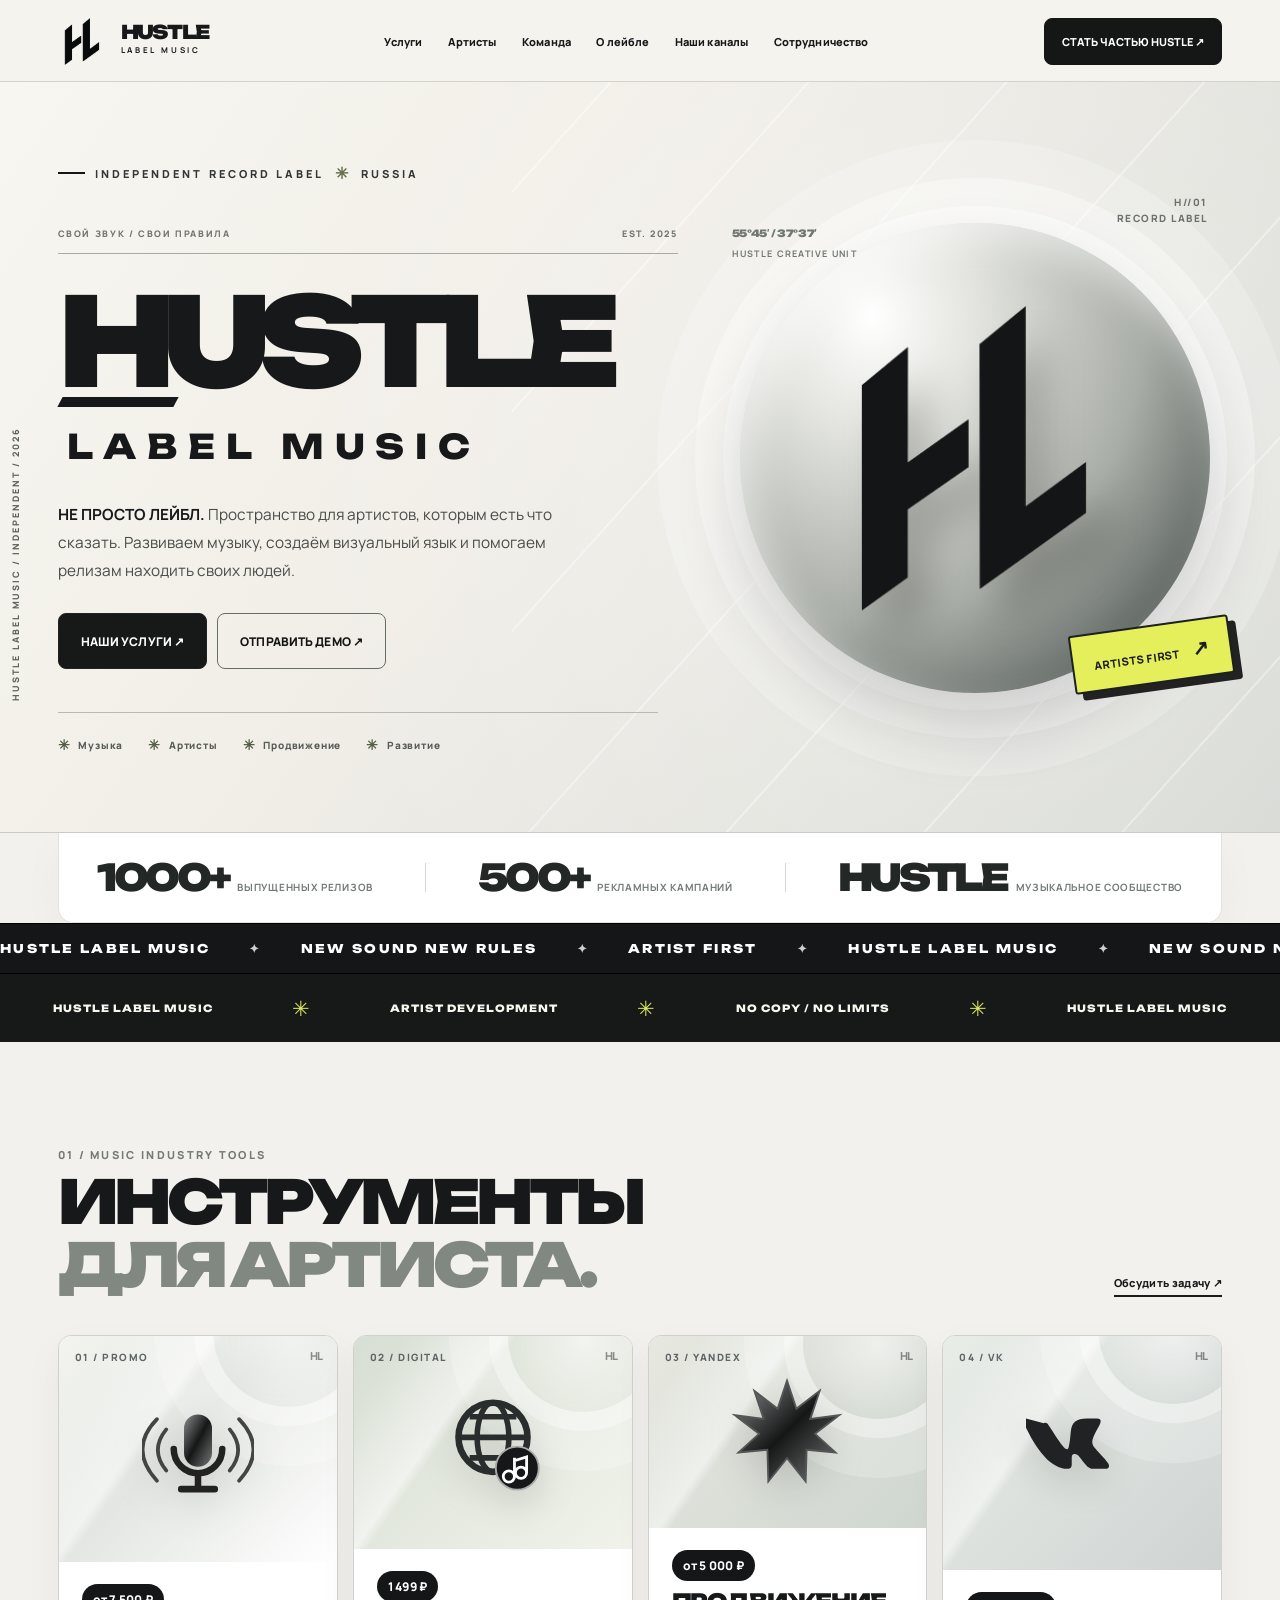
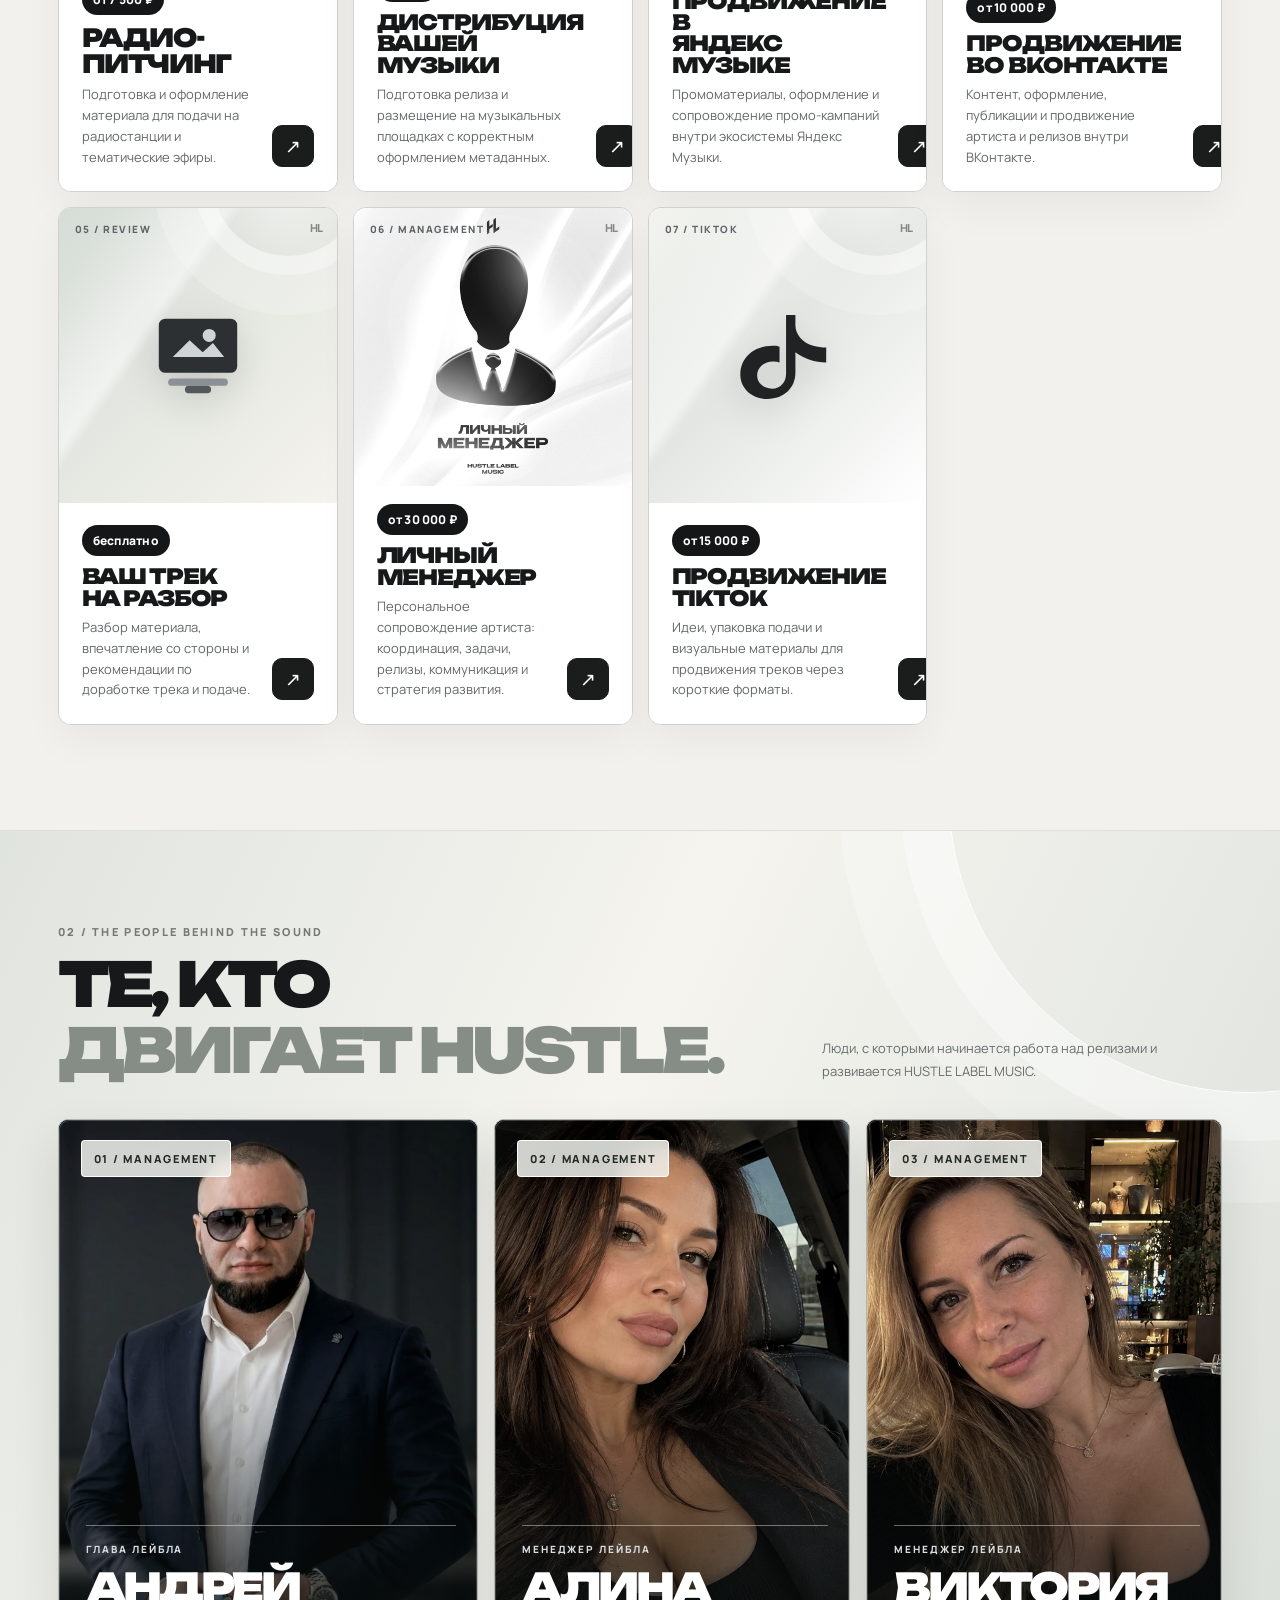
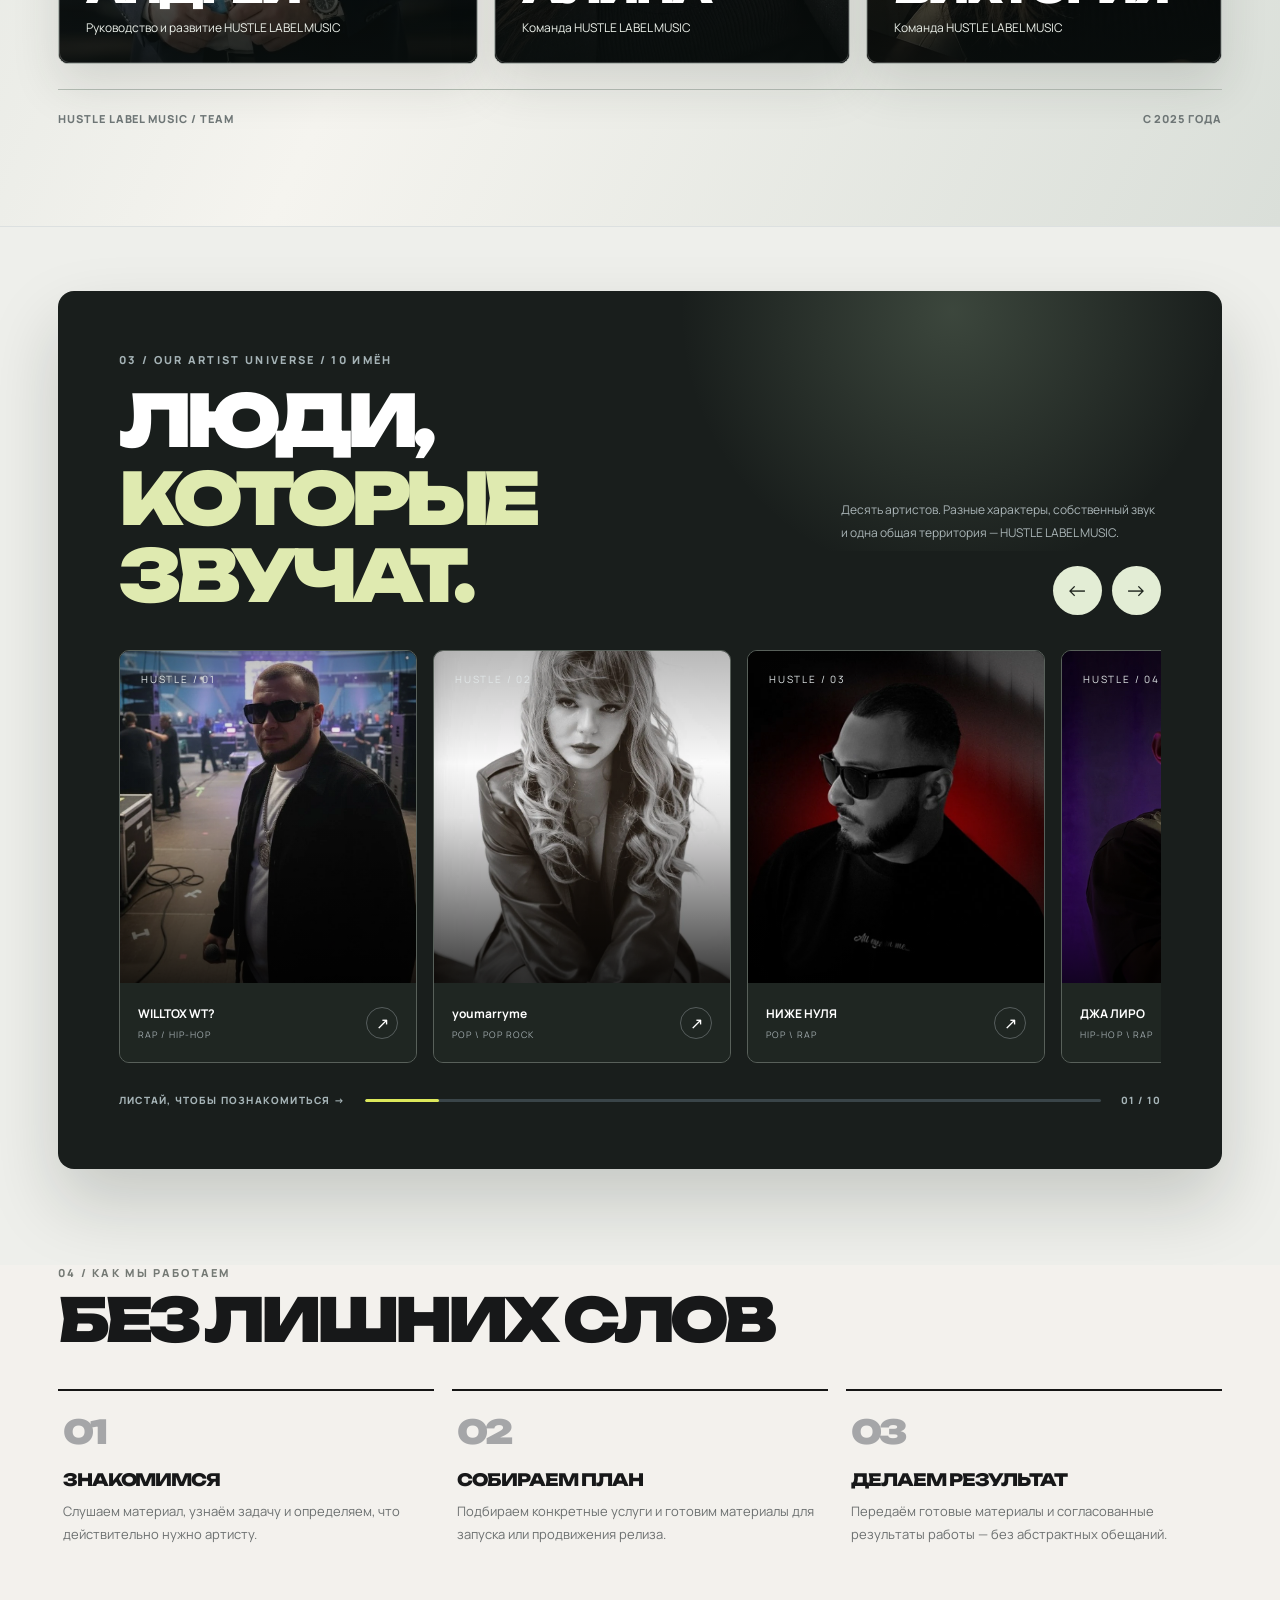
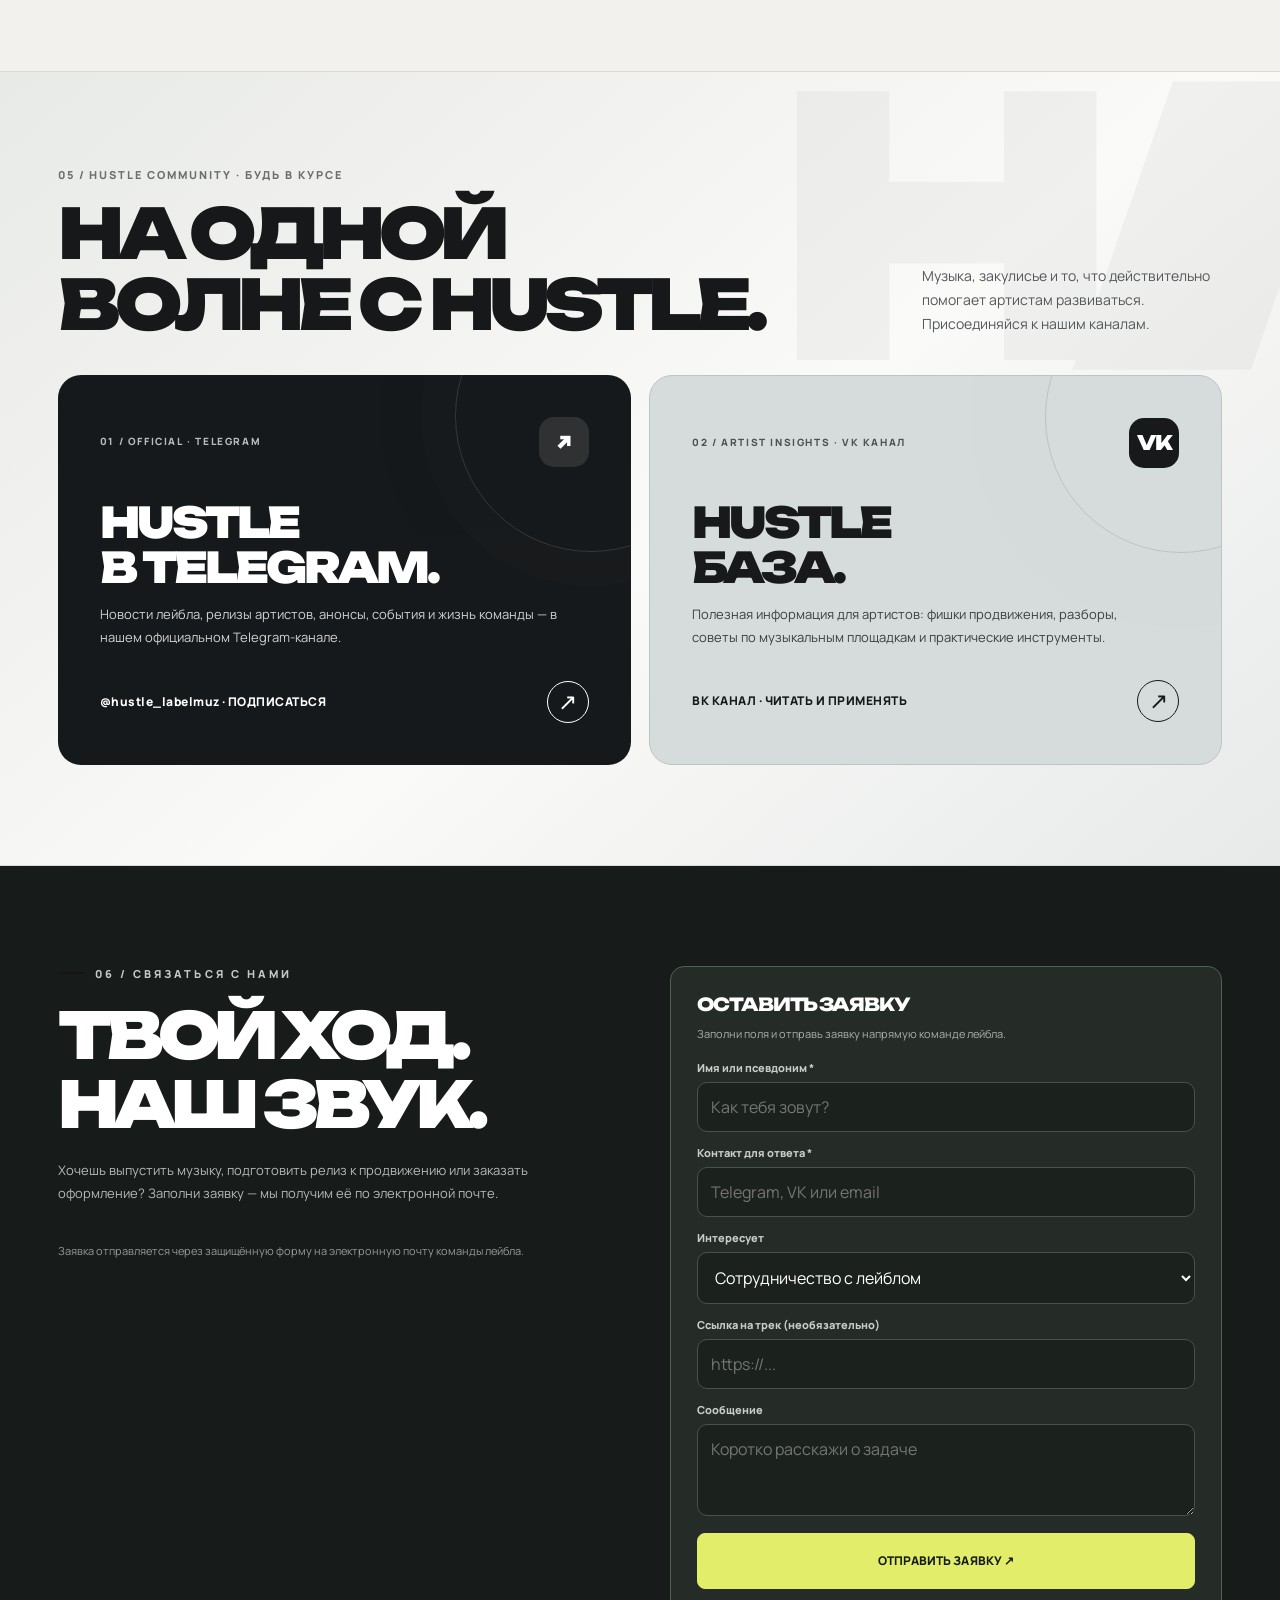
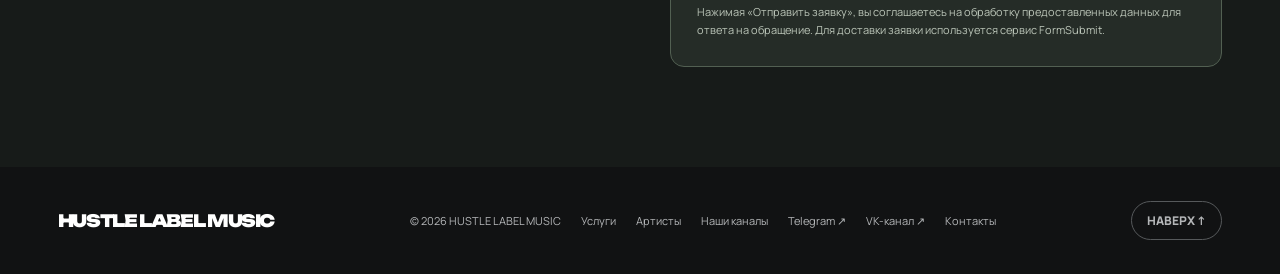
==== index.html @ 9a36800d "Permanently remove HUSTLE community promo from index.html" ====
<!doctype html>
<html lang="ru"><head>
<meta charset="UTF-8"><meta name="viewport" content="width=device-width, initial-scale=1, viewport-fit=cover">
<meta name="theme-color" content="#f3f3f1"><meta name="description" content="HUSTLE LABEL MUSIC — независимый музыкальный лейбл. Продвижение артистов, музыкальные релизы и новые возможности для твоей музыки.">
<meta property="og:type" content="website"><meta property="og:title" content="HUSTLE LABEL MUSIC — больше чем музыка"><meta property="og:description" content="Независимый музыкальный лейбл. Артисты, релизы, продвижение, сотрудничество.">
<title>HUSTLE LABEL MUSIC — больше чем музыка</title>
<style>
@import url('https://fonts.googleapis.com/css2?family=Manrope:wght@400;500;600;700;800&family=Unbounded:wght@500;600;700;800;900&display=swap');
:root{--ink:#141516;--grey:#6e7174;--silver:#f5f6f5;--surface:#ffffff;--line:#e2e4e4;--accent:#26282a;--radius:22px;--gutter:clamp(18px,4.5vw,70px)}
*{box-sizing:border-box}html{scroll-behavior:smooth;scroll-padding-top:90px}body{margin:0;background:var(--silver);color:var(--ink);font-family:Manrope,Arial,sans-serif;-webkit-font-smoothing:antialiased}button,input,textarea,select{font:inherit}button,a{-webkit-tap-highlight-color:transparent}button{cursor:pointer}a{color:inherit;text-decoration:none}img{max-width:100%;display:block}::selection{background:#131313;color:#fff}.container{width:min(100%,1500px);padding-inline:var(--gutter);margin-inline:auto}
.navbar{height:82px;border-bottom:1px solid #dadddf;background:#f7f7f5e8;backdrop-filter:blur(18px);position:sticky;top:0;z-index:100}.navinner{height:100%;display:flex;align-items:center;justify-content:space-between;gap:20px}.brand{display:inline-flex;align-items:center;gap:12px;flex-shrink:0}.brandmark{width:43px;height:45px;display:block;object-fit:contain}.brandtext{font:900 20px/.94 Unbounded,sans-serif;letter-spacing:-.09em}.brandtext small{display:block;font:700 8px/2 Manrope,sans-serif;letter-spacing:.33em}.navlinks{display:flex;align-items:center;gap:clamp(15px,2vw,34px)}.navlinks a{font-size:12px;font-weight:800;transition:.2s}.navlinks a:hover{opacity:.52}.nav-actions{display:flex;gap:10px;align-items:center}.small-cta{border:1px solid #141516;border-radius:30px;background:#141516;color:white;padding:13px 19px;font-size:11px;font-weight:800;white-space:nowrap}.menu-toggle{display:none;border:1px solid #d2d2d2;background:#fff;border-radius:12px;padding:11px 15px;font-size:20px}
.hero{position:relative;overflow:hidden;background:radial-gradient(ellipse at 70% 10%,#fff 0%,transparent 42%),linear-gradient(120deg,#e8e9e8 0%,#fff 43%,#e5e6e4 100%);border-bottom:1px solid #dfe0df}.hero:before{content:"";position:absolute;width:75%;height:165%;top:-45%;right:-14%;border:1px solid #ffffffd8;border-radius:50%;transform:rotate(-28deg);box-shadow:0 0 0 45px #ffffff45,0 0 0 90px #ffffff30,0 0 0 155px #ffffff20}.hero:after{content:"";position:absolute;inset:0;opacity:.16;background:repeating-linear-gradient(120deg,transparent 0 72px,#a5a9a7 73px,transparent 74px 180px);pointer-events:none}.hero-inner{min-height:670px;display:grid;grid-template-columns:minmax(0,1.3fr) minmax(265px,.7fr);align-items:center;gap:25px;position:relative;z-index:2;padding-block:70px 74px}.eyebrow{display:flex;align-items:center;gap:10px;font-size:11px;font-weight:800;letter-spacing:.28em;text-transform:uppercase}.eyebrow:before{content:"";height:2px;width:27px;background:#151515}.hero h1{font:900 clamp(65px,9.5vw,155px)/.92 Unbounded,sans-serif;letter-spacing:-.11em;margin:30px 0 0}.hero h1 span{display:block;white-space:nowrap}.hero h1 small{display:block;font:800 clamp(17px,3vw,35px)/1.4 Unbounded,sans-serif;letter-spacing:.32em;margin:13px 0 0 9px}.hero-lead{font-size:clamp(14px,1.25vw,17px);line-height:1.8;color:#4b4f52;max-width:550px;margin:33px 0}.btn{display:inline-flex;justify-content:center;align-items:center;gap:17px;border-radius:13px;min-height:52px;padding:16px 22px;font-size:12px;font-weight:800;transition:transform .2s,background .2s;border:1px solid #222}.btn:hover{transform:translateY(-3px)}.btn-dark{background:#171819;color:#fff}.btn-light{background:#fff;color:#151515}.buttons{display:flex;gap:10px;flex-wrap:wrap}.hero-foot{display:flex;flex-wrap:wrap;gap:20px;margin-top:42px}.hero-foot span{display:inline-flex;gap:8px;align-items:center;font-size:10px;letter-spacing:.13em;color:#606366;font-weight:800}.hero-foot span:before{content:"✦";font-size:14px;color:#292d30}
.hero-graphic{width:100%;height:min(40vw,520px);min-height:360px;position:relative;display:grid;place-items:center} .hero-circle{position:absolute;width:min(38vw,470px);aspect-ratio:1;border-radius:50%;background:radial-gradient(ellipse at 33% 23%,#fff 0,#dfe1e1 42%,#bfc3c4 79%,#fff 98%);box-shadow:inset 15px 10px 40px #fff,15px 24px 60px #60606022,0 0 0 32px #ffffff55;animation:slowfloat 7s ease-in-out infinite} .hero-symbol{position:relative;width:48%;max-width:245px;max-height:320px;object-fit:contain;filter:drop-shadow(12px 15px 11px #0002);animation:slowfloat 7s ease-in-out infinite}.hero-tag{position:absolute;right:0;bottom:10%;font-size:10px;font-weight:900;letter-spacing:.24em;transform:rotate(-90deg);color:#777}
.metrics-bar{display:flex;justify-content:space-between;gap:20px;align-items:center;border-bottom:1px solid var(--line);padding-block:27px}.metrics-bar>div{display:flex;align-items:baseline;gap:9px}.metrics-bar strong{font:900 clamp(23px,3vw,37px)/1 Unbounded,sans-serif;letter-spacing:-.09em}.metrics-bar span{font-size:10px;color:#777;letter-spacing:.07em;font-weight:700;text-transform:uppercase}.metrics-bar i{display:block;width:1px;height:29px;background:#d4d7d5}
.section{padding-block:85px}.section-header{display:flex;justify-content:space-between;align-items:end;gap:20px;margin-bottom:28px}.section-header h2{font:900 clamp(31px,4.5vw,57px)/1.08 Unbounded,sans-serif;letter-spacing:-.08em;margin:9px 0 0}.section-index{font:800 11px Manrope;letter-spacing:.21em;color:#868a8a}.section-more{font-size:12px;font-weight:800;border-bottom:1px solid #121212;padding-bottom:5px}.intro{font-size:14px;color:#666;line-height:1.7;max-width:600px}
.service-grid{display:grid;grid-template-columns:repeat(4,minmax(0,1fr));gap:18px}.service-card{display:flex;flex-direction:column;background:#fff;border:1px solid var(--line);border-radius:22px;min-height:342px;overflow:hidden;transition:.22s;position:relative;box-shadow:0 14px 36px rgba(17,18,18,.05)}.service-card:hover{transform:translateY(-5px);box-shadow:0 20px 45px #1414140b}.service-top{flex:1;min-height:190px;background:linear-gradient(140deg,#fdfdfd 0%,#eceeee 40%,#d9dbdc 100%);display:grid;place-items:center;position:relative;overflow:hidden}.service-top:before{content:"";position:absolute;width:90%;height:180%;border-radius:50%;border:1px solid #fff;top:-60%;left:0;transform:rotate(34deg);box-shadow:0 0 0 18px #ffffff55,0 0 0 58px #ffffff32}.service-top svg{position:relative;z-index:1;width:110px;height:110px;filter:drop-shadow(8px 16px 12px #1717173c)}.service-num{position:absolute;top:17px;right:20px;color:#72767a;font-size:11px;font-weight:800;letter-spacing:.12em}.service-bottom{padding:22px;display:flex;align-items:end;justify-content:space-between;gap:12px}.service-bottom h3{font:900 clamp(16px,1.7vw,22px)/1.25 Unbounded,sans-serif;letter-spacing:-.065em;margin:0 0 8px}.service-bottom p{font-size:12px;color:#777;line-height:1.55;margin:0}.round-arrow{flex-shrink:0;display:grid;place-items:center;border:1px solid #151515;width:37px;height:37px;border-radius:50%;background:transparent;font-size:19px}
.feature-band{background:#191a1c;border-radius:24px;overflow:hidden;color:#fff;display:grid;grid-template-columns:1fr 300px;align-items:center;min-height:320px;position:relative}.feature-band:before{content:"";position:absolute;inset:0;background:radial-gradient(ellipse at 85% 45%,#6b6e7480,transparent 55%),repeating-linear-gradient(-45deg,transparent 0 65px,#ffffff08 66px,transparent 68px 130px)}.feature-text{padding:clamp(25px,5vw,58px);z-index:1}.feature-text span{font-size:11px;letter-spacing:.2em;color:#c3c4c8}.feature-text h2{font:900 clamp(27px,3.3vw,44px)/1.16 Unbounded,sans-serif;letter-spacing:-.07em;margin:18px 0}.feature-text p{color:#c2c2c5;font-size:13px;line-height:1.7;max-width:550px}.feature-symbol{position:relative;z-index:1;padding:20px}.feature-symbol img{width:100%;max-height:265px;object-fit:contain;filter:drop-shadow(20px 25px 12px #0004)}
.artist-grid{display:grid;grid-template-columns:repeat(4,minmax(0,1fr));gap:14px}.artist-card{border:1px solid #dedfdf;background:#fff;border-radius:18px;overflow:hidden;transition:transform .2s}.artist-card:hover{transform:translateY(-4px)}.artist-visual{aspect-ratio:1/1.05;display:flex;align-items:end;padding:22px;background:radial-gradient(circle at 65% 20%,var(--tone),transparent 56%),linear-gradient(140deg,#3e4446,#101114);color:white;position:relative;overflow:hidden}.artist-visual:before{content:"";position:absolute;width:120%;height:120%;border:1px solid #ffffff45;border-radius:50%;left:25%;bottom:-25%}.artist-visual:after{content:"";position:absolute;height:160%;width:25%;top:-20%;left:32%;transform:rotate(26deg);background:linear-gradient(90deg,transparent,#ffffff21,transparent)}.artist-visual strong{position:relative;z-index:1;font:900 clamp(17px,2vw,26px)/1.1 Unbounded,sans-serif;letter-spacing:-.065em;text-shadow:0 5px 12px #0009;overflow-wrap:anywhere}.artist-meta{padding:17px 18px;display:flex;justify-content:space-between;gap:9px;font-size:11px;font-weight:700;color:#777}.artist-meta b{color:#151515}
.release-grid{display:grid;grid-template-columns:repeat(3,minmax(0,1fr));gap:18px}.release-card{background:white;border:1px solid var(--line);padding:10px;border-radius:19px;transition:transform .2s}.release-card:hover{transform:translateY(-4px)}.release-cover{aspect-ratio:1;display:flex;flex-direction:column;justify-content:space-between;position:relative;overflow:hidden;background:radial-gradient(circle at 80% 20%,var(--tone),transparent 55%),linear-gradient(140deg,#3b3d40,#090a0a);border-radius:12px;padding:20px;color:white}.release-cover img{position:absolute;inset:0;width:100%;height:100%;object-fit:cover}.release-cover:before{content:"";position:absolute;inset:0;background:linear-gradient(0deg,#000a,transparent 60%);z-index:1}.release-cover .release-type,.release-cover h3{position:relative;z-index:2}.release-type{font-size:9px;letter-spacing:.2em;font-weight:800}.release-cover h3{font:900 clamp(18px,2.5vw,29px)/1.1 Unbounded,sans-serif;letter-spacing:-.065em;margin:0}.release-info{display:flex;justify-content:space-between;gap:10px;align-items:center;padding:15px 10px 8px}.release-info p{color:#7b7d7e;font-size:11px;margin:5px 0 0}.release-info strong{font-size:13px}.release-link{width:38px;height:38px;flex-shrink:0;background:#161718;color:#fff;border-radius:50%;display:grid;place-items:center;font-size:18px}
.steps{display:grid;grid-template-columns:repeat(3,minmax(0,1fr));gap:18px}.step{border-top:2px solid #151515;padding:20px 5px}.step span{font:900 33px Unbounded;letter-spacing:-.1em;color:#a5a6a8}.step h3{font:800 17px Unbounded;letter-spacing:-.06em;margin:17px 0 10px}.step p{font-size:13px;color:#6c7070;line-height:1.75;margin:0}
.contact{background:#1b1c1d;color:#fff;padding:90px 0}.contact-grid{display:grid;grid-template-columns:1fr 1fr;gap:60px}.contact h2{font:900 clamp(38px,5.4vw,70px)/1.08 Unbounded,sans-serif;letter-spacing:-.09em;margin:20px 0}.contact p{color:#b5b8b9;font-size:13px;line-height:1.8;max-width:510px}.form{background:#252628;border:1px solid #464749;border-radius:20px;padding:26px}.form h3{margin:0 0 9px;font:800 18px Unbounded;letter-spacing:-.06em}.form .hint{font-size:11px;color:#acafb0;margin:0 0 16px}.field{display:flex;flex-direction:column;gap:7px;margin-bottom:13px}.field label{font-size:11px;color:#c9cbcb;font-weight:800}.field input,.field textarea,.field select{width:100%;background:#18191a;border:1px solid #4c4e4f;color:white;border-radius:10px;padding:13px;outline:0}.field input:focus,.field textarea:focus,.field select:focus{border-color:#e8e9e8}.field textarea{min-height:92px;resize:vertical}.form button{width:100%;margin-top:4px}.form-output{display:none;border:1px solid #626568;background:#171818;border-radius:11px;padding:16px;margin-top:16px}.form-output.visible{display:block}.form-output pre{white-space:pre-wrap;word-break:break-word;font-family:Manrope;font-size:12px;color:#eee;line-height:1.6}.form-output .note{font-size:11px;color:#bbb;line-height:1.65;margin:7px 0 0}.form-output .copy{background:#fff;color:#111;border:0;padding:11px 16px;border-radius:9px;font-weight:800;font-size:12px}.contact-links{display:flex;gap:12px;flex-wrap:wrap;margin-top:25px}.contact-links a{border-bottom:1px solid #aeb0b0;font-size:12px;font-weight:800;padding-bottom:6px}footer{background:#111213;color:#b4b6b8;padding:34px 0}.footer-inner{display:flex;justify-content:space-between;align-items:center;gap:20px;font-size:11px}.footer-inner strong{color:#fff;font:900 17px Unbounded;letter-spacing:-.08em}.foot-links{display:flex;gap:20px;flex-wrap:wrap}.back-top{font-size:12px;font-weight:900;border:1px solid #56595b;border-radius:40px;padding:10px 15px}
.modal-wrap{position:fixed;inset:0;background:#090a0bc9;z-index:250;display:none;align-items:center;justify-content:center;padding:18px}.modal-wrap.open{display:flex}.modal{background:#fff;color:#181818;border-radius:22px;width:min(100%,540px);padding:30px;box-shadow:0 40px 90px #0007}.modal-top{display:flex;justify-content:space-between;gap:10px}.modal h3{font:900 24px Unbounded;letter-spacing:-.07em;margin:0}.modal p{font-size:14px;color:#5b5e60;line-height:1.8;margin:20px 0}.modal-close{border:0;background:#f0f0f0;border-radius:50%;font-size:22px;width:38px;height:38px}.modal .btn{width:100%}
@keyframes slowfloat{50%{transform:translateY(-15px)}}@keyframes slowtilt{50%{transform:rotate(-7deg) translateY(-12px)}}@keyframes scroll{to{transform:translateX(-50%)}}@media(prefers-reduced-motion:reduce){*,*:before,*:after{animation:none!important;scroll-behavior:auto!important}}
@media(max-width:1120px){.navlinks{gap:13px}.navlinks a{font-size:10px}.service-grid{grid-template-columns:repeat(2,1fr)}.hero-inner{grid-template-columns:1fr .7fr}.hero h1{font-size:clamp(57px,8vw,95px)}}
@media(max-width:800px){.navbar{height:73px}.navlinks{display:none;position:absolute;top:73px;left:0;right:0;background:#f7f7f7;border-bottom:1px solid #d7d7d7;padding:16px 22px 23px;flex-direction:column;align-items:stretch;gap:8px}.navlinks.open{display:flex}.navlinks a{font-size:13px;padding:11px}.menu-toggle{display:inline-block}.nav-actions .small-cta{display:none}.hero-inner{grid-template-columns:1fr;min-height:0;padding-block:70px 20px}.hero-graphic{height:330px;min-height:0;max-width:480px;margin-inline:auto}.hero-circle{width:min(74vw,360px)}.hero-symbol{max-width:260px}.hero h1{font-size:clamp(62px,13vw,109px)}.hero h1 small{font-size:clamp(13px,3vw,24px)}.metrics-bar{flex-wrap:wrap}.metrics-bar i{display:none}.artist-grid{grid-template-columns:repeat(2,1fr)}.release-grid{grid-template-columns:repeat(2,1fr)}.admin-grid{grid-template-columns:1fr 1fr}.steps{grid-template-columns:1fr}.contact-grid{grid-template-columns:1fr;gap:25px}.section{padding-block:66px}}
@media(max-width:550px){.container{padding-inline:18px}.brandmark{width:34px;height:36px}.brandtext{font-size:17px}.hero-inner{padding-top:51px}.hero h1{font-size:clamp(49px,13.8vw,76px);margin:21px 0 0}.hero h1 small{font-size:clamp(10px,2.8vw,16px);margin-left:4px;letter-spacing:.24em}.hero-lead{font-size:13px;margin:23px 0}.eyebrow{font-size:9px;letter-spacing:.17em}.buttons{display:grid;grid-template-columns:1fr 1fr}.btn{font-size:10px;padding:12px;min-height:50px}.hero-foot{gap:10px;margin-top:26px}.hero-foot span{font-size:9px}.hero-graphic{height:285px}.hero-circle{width:280px}.metrics-bar{padding-block:22px;gap:12px}.metrics-bar>div{width:calc(50% - 6px);flex-direction:column;gap:6px}.metrics-bar strong{font-size:23px}.metrics-bar span{font-size:9px}.section{padding-block:54px}.section-header{align-items:flex-start}.section-header h2{font-size:clamp(28px,8vw,40px)}.section-more{font-size:10px;white-space:nowrap}.service-grid,.release-grid,.admin-grid{grid-template-columns:1fr}.service-card{min-height:290px}.service-top{min-height:158px}.feature-band{grid-template-columns:1fr}.feature-text{padding:27px}.feature-symbol{display:none}.artist-grid{gap:10px}.artist-visual{padding:15px}.artist-visual strong{font-size:clamp(15px,4.1vw,21px)}.artist-meta{padding:11px;font-size:9px}.contact{padding:60px 0}.contact h2{font-size:clamp(35px,10vw,48px)}.form{padding:18px}.footer-inner{align-items:flex-start;flex-direction:column}.modal{padding:22px}}

/* Premium team: editorial portraits and restrained silver identity */
.team-section{padding-block:95px 100px;background:linear-gradient(160deg,#e7e9e8 0%,#f5f6f5 47%,#e6e9e8 100%);border-block:1px solid #dce0e0;position:relative;overflow:hidden}
.team-section:before{content:"";position:absolute;width:600px;aspect-ratio:1;border:1px solid #fff;border-radius:50%;right:-270px;top:-340px;box-shadow:0 0 0 48px #ffffff55,0 0 0 110px #ffffff30;pointer-events:none}
.team-section .container{position:relative;z-index:1}.team-heading{display:flex;justify-content:space-between;gap:20px;align-items:end;margin-bottom:35px}.team-heading h2{font:900 clamp(29px,4.2vw,57px)/1.08 Unbounded,sans-serif;letter-spacing:-.075em;margin:12px 0 0}.team-heading p{font-size:13px;color:#666d6d;line-height:1.8;max-width:400px;margin:0}
.team-grid{display:grid;grid-template-columns:1.18fr 1fr 1fr;gap:16px;align-items:stretch}
.team-card{min-width:0;position:relative;min-height:500px;overflow:hidden;border-radius:22px;background:#1d2327;box-shadow:0 13px 35px #1d282819;border:1px solid #ffffff9e;isolation:isolate;transition:transform .25s,box-shadow .25s}
.team-card:hover{transform:translateY(-5px);box-shadow:0 25px 45px #1d28282c}
.team-card img{width:100%;height:100%;position:absolute;inset:0;object-fit:cover;object-position:center 24%;filter:saturate(.78) contrast(1.045);transition:transform .5s}
.team-card:hover img{transform:scale(1.035)}
.team-card--leader img{object-position:center 24%}.team-card--alina img{object-position:center 23%}.team-card--victoria img{object-position:center 22%}
.team-card:after{content:"";inset:0;position:absolute;z-index:1;background:linear-gradient(180deg,#0b111100 25%,#070c0e12 47%,#050809ed 100%)}
.team-card:before{content:"";position:absolute;inset:0;box-shadow:inset 0 0 0 1px #ffffff33;z-index:2;pointer-events:none;border-radius:22px}
.team-card .team-number{position:absolute;top:20px;left:22px;z-index:3;font:800 11px Manrope,sans-serif;letter-spacing:.16em;color:#fff;border:1px solid #ffffff8c;background:#15191c44;backdrop-filter:blur(8px);padding:10px 12px;border-radius:30px}
.team-card .team-caption{position:absolute;z-index:3;left:27px;right:21px;bottom:26px;color:white}
.team-role{font:800 10px Manrope,sans-serif;letter-spacing:.19em;text-transform:uppercase;color:#d8dcdf}
.team-caption h3{font:900 clamp(26px,3vw,40px)/1.1 Unbounded,sans-serif;letter-spacing:-.08em;margin:9px 0 9px}
.team-caption p{font-size:12px;color:#d1d7d8;line-height:1.5;margin:0}
.team-tail{display:flex;align-items:center;justify-content:space-between;gap:20px;border-top:1px solid #d6d9d9;margin-top:25px;padding-top:21px;color:#6f7777;font-size:11px;letter-spacing:.09em;text-transform:uppercase;font-weight:800}
@media(max-width:900px){.team-grid{grid-template-columns:repeat(2,minmax(0,1fr))}.team-card--leader{grid-column:1/-1;min-height:470px}.team-card{min-height:455px}.team-heading{align-items:start;flex-direction:column}}
@media(max-width:590px){.team-section{padding-block:58px 65px}.team-grid{grid-template-columns:1fr;gap:13px}.team-card--leader{grid-column:auto}.team-card{min-height:475px}.team-card--leader{min-height:510px}.team-card img{object-position:center 22%}.team-card--alina img{object-position:center 25%}.team-heading{margin-bottom:23px}.team-heading p{font-size:12px}.team-card .team-caption{left:22px;bottom:23px}.team-caption h3{font-size:31px}.team-tail{font-size:10px;line-height:1.6}}

/* V4 — contemporary monochrome editorial styling */
:root{--silver:#f0f1f0;--surface:#fff;--line:#dce0df}
body{background:linear-gradient(150deg,#f2f4f4 0%,#fff 36%,#e9eced 100%)}
.navbar{box-shadow:0 12px 40px #11111108}
.hero{background:radial-gradient(ellipse at 85% 18%,#d2d6d8,transparent 41%),linear-gradient(118deg,#fff 0%,#f8faf9 35%,#dfe3e4 100%)}
.hero:after{background:repeating-linear-gradient(155deg,transparent 0 105px,#aab1b12c 106px,transparent 108px 230px);opacity:.42}
.hero h1{filter:drop-shadow(0 15px 11px #0000000e)}
.hero-symbol{filter:drop-shadow(16px 22px 17px #1d20212b)}
.hero-circle{box-shadow:inset 12px 20px 36px #fff,16px 30px 60px #00000013,0 0 0 24px #ffffff4d,0 0 0 58px #ffffff22}
.service-card{box-shadow:0 14px 42px #00000009;border:1px solid #d1d5d5}
.service-top{background:linear-gradient(150deg,#fdfdfd 1%,#d6dadd 53%,#fafafa 100%)}
.service-top:after{content:"";position:absolute;inset:0;background:linear-gradient(125deg,transparent 12%,#ffffff80 35%,transparent 38%);pointer-events:none}
.service-bottom{background:linear-gradient(180deg,#fff,#f8f9f9)}
.feature-band{box-shadow:0 25px 70px #0002}
.hustle-ticker{background:#141618;color:white;overflow:hidden;padding:17px 0;border-block:1px solid #000}
.ticker-inner{white-space:nowrap;width:max-content;font:800 12px Unbounded,sans-serif;letter-spacing:.19em;animation:ticker-drift 31s linear infinite}
.ticker-inner span{padding:0 34px;color:#cad1d1}
@keyframes ticker-drift{to{transform:translateX(-50%)}}
.artists-section{padding:64px 0 96px;background:linear-gradient(180deg,#f4f6f5 0%,#e8ebeb 100%);overflow:hidden}
.artist-panel{position:relative;padding:clamp(25px,5vw,68px);border-radius:29px;background:#111416;color:#fff;box-shadow:0 30px 80px #0f161f24;overflow:hidden}
.artist-panel:before{content:"";position:absolute;top:-220px;right:-80px;width:700px;height:480px;background:radial-gradient(circle,#9eafb543,transparent 68%);pointer-events:none}
.artists-top{position:relative;display:flex;justify-content:space-between;align-items:end;gap:28px;margin-bottom:33px}
.artists-top .section-index{color:#a5b3b6}
.artists-top h2{font:900 clamp(32px,5.6vw,75px)/1.08 Unbounded,sans-serif;letter-spacing:-.085em;margin:15px 0 0}
.artists-top h2 em{font-style:normal;color:#b9c5c9}
.artists-topside{max-width:320px}
.artists-topside p{font-size:12px;color:#aab5b7;line-height:1.9;margin:0 0 21px}
.carousel-controls{display:flex;gap:10px;justify-content:flex-end}
.carousel-controls button{width:49px;height:49px;border-radius:50%;border:1px solid #788384;background:#262c2f;color:#fff;font-size:22px;transition:.2s}
.carousel-controls button:hover{background:#e5eaeb;color:#111}
.artist-scroller{display:flex;gap:16px;overflow-x:auto;scroll-snap-type:x mandatory;scroll-behavior:smooth;scrollbar-width:none;overscroll-behavior-x:contain;padding:2px 1px 18px;position:relative}
.artist-scroller::-webkit-scrollbar{display:none}
.artist-slide{flex:0 0 clamp(215px,23.3vw,298px);scroll-snap-align:start;border:1px solid #586166;background:#22272a;border-radius:18px;overflow:hidden;display:flex;flex-direction:column;transition:transform .2s,border-color .2s;color:#fff;min-width:0}
.artist-slide:hover{transform:translateY(-5px);border-color:#e4eaec}
.a-art{height:clamp(250px,26vw,335px);position:relative;isolation:isolate;display:flex;flex-direction:column;justify-content:space-between;padding:21px;overflow:hidden;background:radial-gradient(ellipse at 65% 15%,var(--a-tone),transparent 62%),linear-gradient(145deg,#282d32,#0c1012)}
.a-art:before{content:"";position:absolute;width:125%;aspect-ratio:1;left:-15%;bottom:-45%;border:1px solid #ffffff40;border-radius:50%;box-shadow:0 0 0 24px #ffffff08,0 0 0 52px #ffffff07;z-index:-1}
.a-art:after{content:"";position:absolute;inset:0;background:linear-gradient(145deg,#fff2,transparent 45%,#0006);pointer-events:none}
.a-index{position:relative;z-index:2;letter-spacing:.18em;font-size:10px;color:#e1e7e8}
.a-monogram{position:absolute;left:50%;top:43%;transform:translate(-50%,-50%) rotate(-12deg);font:900 clamp(76px,11vw,145px) Unbounded,sans-serif;letter-spacing:-.15em;color:transparent;-webkit-text-stroke:1px #ffffff80;text-shadow:0 25px 50px #0003}
.a-artname{font:900 clamp(22px,2.2vw,28px)/1.16 Unbounded,sans-serif;letter-spacing:-.075em;position:relative;z-index:3;text-shadow:0 4px 20px #0009;overflow-wrap:anywhere}
.a-bottom{padding:17px 18px;display:flex;justify-content:space-between;align-items:center;min-height:79px;gap:12px}
.a-bottom strong{font-size:12px;display:block;overflow-wrap:anywhere}
.a-bottom small{display:block;font-size:9px;color:#9fa9ac;margin-top:6px;letter-spacing:.12em}
.a-link{display:grid;place-items:center;min-width:32px;height:32px;border-radius:50%;border:1px solid #a7b0b466;font-size:16px}
.carousel-foot{display:flex;align-items:center;gap:20px;margin-top:12px;font-size:10px;font-weight:800;letter-spacing:.12em;color:#a6b4b7}
.carousel-progress{height:3px;background:#3a4549;border-radius:20px;flex:1;overflow:hidden}
.carousel-progress span{display:block;height:100%;width:10%;background:#e6eff0;border-radius:20px;transition:width .2s}
.team-section{padding-top:75px;padding-bottom:85px}
@media(max-width:800px){.artists-top{align-items:start;flex-direction:column}.artists-topside{display:flex;justify-content:space-between;max-width:none;width:100%;gap:12px}.artists-topside p{max-width:440px}.artist-slide{flex-basis:240px}.a-art{height:275px}}
@media(max-width:550px){.artist-panel{border-radius:20px;padding:26px 18px}.artists-section{padding:36px 0 55px}.artists-top h2{font-size:clamp(30px,8.5vw,43px)}.artists-topside{align-items:end}.artists-topside p{font-size:11px;line-height:1.6;max-width:190px}.carousel-controls button{width:40px;height:40px;font-size:20px}.artist-slide{flex-basis:min(77vw,265px)}.a-art{height:286px}.carousel-foot{gap:10px;font-size:8px}.carousel-foot>span:first-child{max-width:128px}.team-section{padding-top:50px}}
@media(prefers-reduced-motion:reduce){.ticker-inner{animation:none}.artist-scroller{scroll-behavior:auto}}

/* V5 — Art-directed premium editorial redesign */
:root{--silver:#f2f0eb;--surface:#fffefb;--line:#dddcd7;--ink:#151615;--accent:#e4ef55}
html{scroll-padding-top:88px} body{background:#f3f1ed;color:#171819} .navbar{background:#f5f3eee8;border-color:#d4d2cd;box-shadow:none}.navinner{min-height:82px}.brand{gap:14px}.brandmark{width:49px;height:49px;object-fit:contain;filter:contrast(1.1)}.brandtext{font-size:19px;letter-spacing:-.09em}.navlinks a{font-size:11px;letter-spacing:.01em}.small-cta{background:#151716;border-color:#151716;color:white;border-radius:8px;padding:15px 17px;transition:background .2s}.small-cta:hover{background:#39413a}
.hero{background:linear-gradient(125deg,#f8f6f0 0%,#f1eee8 42%,#d5d8d3 100%);border-bottom:1px solid #c9cbc7}.hero:before{width:60%;height:100%;top:0;right:0;border:0;border-radius:0;background:repeating-linear-gradient(132deg,#fff0 0 72px,#ffffff65 73px 74px,#fff0 75px 147px);transform:none;box-shadow:none}.hero:after{opacity:.3;background:radial-gradient(circle at 75% 55%,#fff,transparent 65%)}.hero-inner{min-height:710px;grid-template-columns:minmax(0,1.12fr) minmax(320px,.88fr);gap:clamp(8px,3vw,55px);padding-block:80px 78px}.hero-inner>div:first-child{position:relative;z-index:5}.hero h1{font-size:clamp(66px,9.6vw,148px);line-height:.97;letter-spacing:-.105em;margin:28px 0 0;text-shadow:none;filter:none}.hero h1>span{position:relative;display:inline-block;white-space:nowrap}.hero h1>span:after{content:'';position:absolute;bottom:-6px;left:2px;width:21%;height:10px;background:#161819;transform:skewX(-28deg)}.hero h1 small{font-size:clamp(17px,2.65vw,39px);letter-spacing:.32em;margin-top:22px}.eyebrow{color:#343736}.hero-star{color:#66714b;font-size:16px}.hero-overline{display:flex;justify-content:space-between;gap:10px;border-bottom:1px solid #aaaaa3;padding:17px 0 13px;max-width:620px;margin-top:26px;color:#71756f;font-weight:900;font-size:9px;letter-spacing:.18em}.hero-lead{font-size:clamp(14px,1.2vw,17px);color:#494c48;max-width:505px;margin:30px 0 28px;line-height:1.84}.hero-lead strong{color:#171819}.buttons{gap:10px}.btn{border-radius:8px;min-height:56px;letter-spacing:.01em}.btn-dark{background:#171918;color:#fff}.btn-light{background:transparent;border-color:#666d62}.hero-foot{border-top:1px solid #b8b9b2;max-width:600px;padding-top:22px;margin-top:43px;gap:15px 25px}.hero-foot span{letter-spacing:.08em;font-size:10px;color:#575c58}.hero-foot span:before{content:'✳';color:#555e46}.hero-graphic{height:550px;min-height:430px}.hero-circle{background:radial-gradient(ellipse at 28% 20%,#fff 0%,#e4e5e0 21%,#a9ada7 57%,#4b5350 89%);box-shadow:inset 12px 20px 36px #fff8,0 35px 65px #2223,0 0 0 17px #ffffff90,0 0 0 45px #ffffff55,0 0 0 83px #ffffff30}.hero-symbol{width:74%;max-width:370px;filter:drop-shadow(20px 32px 19px #0003);animation:slowfloat 8s ease-in-out infinite}.hero-coordinate{position:absolute;top:8%;left:1%;font:900 10px Unbounded,sans-serif;letter-spacing:-.035em;color:#717772;z-index:5}.hero-coordinate span{display:block;font:700 9px Manrope,sans-serif;letter-spacing:.14em;margin-top:8px}.hero-corner{position:absolute;right:3%;top:2%;color:#6c716c;z-index:5;font-size:10px;line-height:1.6;letter-spacing:.15em;text-align:right;font-weight:900}.hero-tag{transform:rotate(-8deg);right:-2%;bottom:9%;padding:14px 20px;border:2px solid #1c201e;background:#e5ef5b;border-radius:3px;font-size:11px;color:#1b1e1c;letter-spacing:.06em;box-shadow:7px 7px 0 #222}.hero-tag b{font-size:20px;padding-left:10px}.hero-edge-label{position:absolute;z-index:4;left:9px;top:46%;writing-mode:vertical-rl;transform:rotate(180deg);font-size:9px;letter-spacing:.22em;font-weight:900;color:#5e625c}
.editorial-divider{display:flex;align-items:center;justify-content:space-around;gap:38px;padding:21px 32px;background:#171918;color:#f7f7f0;overflow:hidden;white-space:nowrap;font:800 10px Unbounded,sans-serif;letter-spacing:.1em}.editorial-divider b{color:#dce85b;font-size:21px;font-weight:400}.editorial-divider span{flex-shrink:0}.metrics-bar{background:#fff;border:1px solid #e2e2dc;border-top:0;border-radius:0 0 15px 15px;padding:26px clamp(15px,3vw,45px);box-shadow:0 14px 45px #1d201d09}.metrics-bar strong{color:#232726}.metrics-bar span{color:#747a75}
.section{padding-block:105px}.section-header{align-items:end;margin-bottom:38px}.section-index{color:#747974}.section-header h2{font-size:clamp(35px,4.7vw,66px);line-height:1.04}.section-header h2 i,.team-heading h2 i{font-style:normal;color:#818781}.section-more{border-bottom:2px solid #1b1c1a;font-size:11px;letter-spacing:.03em}.service-grid{gap:15px}.service-card{border:1px solid #cfd1cc;background:#fff;border-radius:13px;min-height:335px;box-shadow:0 15px 40px #0000000c}.service-top{min-height:192px;background:linear-gradient(135deg,#f3f4ef 0%,#e3e6e2 45%,#fff 100%)}.service-top:before{border-radius:0;width:80%;height:200%;border:1px solid #ffffff8a;transform:rotate(30deg);left:50%}.service-top svg{width:112px;height:112px;filter:drop-shadow(9px 13px 10px #0003)}.service-card:nth-child(2) .service-top{background:linear-gradient(135deg,#d7ded3,#f1f3eb)}.service-card:nth-child(3) .service-top{background:linear-gradient(135deg,#e7e8e0,#cfd6d0)}.service-card:nth-child(4) .service-top{background:linear-gradient(135deg,#e9ede8,#cfd4d3)}.service-card:nth-child(5) .service-top{background:linear-gradient(135deg,#d6ddd7,#f5f3ed)}.service-card:nth-child(6) .service-top{background:linear-gradient(135deg,#ebece6,#c7cfc9)}.service-bottom{padding:22px 23px 24px;background:#fff}.service-bottom h3{font-size:clamp(15px,1.5vw,20px)}.service-bottom p{color:#6b726f}.round-arrow{width:42px;height:42px;border-radius:10px;background:#1b1d1c;color:#fff;border-color:#1b1d1c}.service-card:hover{border-color:#8a9884;transform:translateY(-5px);box-shadow:0 24px 55px #00000017}
.feature-band{border-radius:17px;background:#252a26;box-shadow:0 25px 65px #1a1e191d}.feature-band:before{background:radial-gradient(ellipse at 90% 45%,#737e6f66,transparent 53%),repeating-linear-gradient(135deg,transparent 0 75px,#ffffff0b 76px,transparent 78px 145px)}.feature-text h2{font-size:clamp(26px,3.9vw,52px)}.feature-symbol img{filter:drop-shadow(14px 21px 18px #0005)}
.team-section{background:linear-gradient(115deg,#e0e4df,#f5f4ef 42%,#dadfd9);padding-block:93px 100px}.team-heading h2{font-size:clamp(32px,4.8vw,64px)}.team-heading h2 i{color:#858d86}.team-card{border-radius:10px;min-height:520px;border-color:#afb6b0;box-shadow:0 22px 48px #25302922}.team-card--leader{min-height:545px}.team-card:before{border-radius:10px}.team-card img{filter:saturate(.88) contrast(1.06)}.team-card:after{background:linear-gradient(180deg,#1015100a 20%,#10151011 44%,#090e0de5 100%)}.team-card .team-number{border-radius:4px;background:#f1f4efd9;color:#242924;border-color:#ffffffee;font-weight:900}.team-caption{border-top:1px solid #ffffff66;padding-top:16px}.team-caption h3{font-size:clamp(29px,3.2vw,44px)}.team-caption p{color:#ecf1ea}.team-tail{border-color:#b5beb5}
.artists-section{background:#eeefeb}.artist-panel{background:#191e1c;border-radius:16px;padding:clamp(25px,4.8vw,64px);box-shadow:0 34px 70px #101d172e}.artist-panel:before{background:radial-gradient(circle,#a0bb9a42,transparent 64%)}.artists-top h2{font-size:clamp(35px,5.6vw,74px)}.artists-top h2 em{color:#dfeab0}.artist-slide{border-radius:10px;border-color:#58605a;background:#292f2d}.a-art{background:radial-gradient(ellipse at 70% 17%,var(--a-tone),transparent 57%),linear-gradient(153deg,#424e47,#131915)}.a-art:before{border-color:#ffffff4f}.a-monogram{-webkit-text-stroke:1px #ffffffad}.a-bottom{background:#1f2622}.carousel-controls button{background:#e3edd5;color:#1b211b;border:0}.carousel-controls button:hover{background:#fff}.carousel-progress span{background:#dce85b}
.contact{background:#171b19;padding:100px 0}.contact h2{font-size:clamp(36px,5vw,68px)}.form{background:#252c27;border:1px solid #526052;border-radius:14px}.field input,.field textarea,.field select{background:#1b221d;border-color:#48524a}.form .btn-light{background:#e2ee6a;color:#171c16;border-color:#e2ee6a}.form .btn-light:hover{background:#f0f9a4}
@media(max-width:1120px){.hero-inner{grid-template-columns:minmax(0,1.05fr) minmax(290px,.95fr)}.hero h1{font-size:clamp(62px,8.5vw,108px)}}
@media(max-width:800px){.hero-inner{grid-template-columns:1fr;min-height:0;padding-top:55px;padding-bottom:30px}.hero h1{font-size:clamp(68px,12vw,108px)}.hero-graphic{height:415px;min-height:0;max-width:540px}.hero-circle{width:min(75vw,400px)}.hero-coordinate{top:1%}.hero-edge-label{display:none}.team-card--leader{min-height:475px}.navlinks.open{background:#f5f3ef}.editorial-divider{gap:23px;padding:18px}.editorial-divider span{font-size:9px}}
@media(max-width:550px){.hero-inner{padding-top:30px}.hero h1{font-size:clamp(52px,13.5vw,78px);margin-top:19px}.hero h1 small{font-size:clamp(10px,2.7vw,15px);margin-top:17px}.hero-overline{font-size:8px;letter-spacing:.07em;margin-top:14px}.hero-lead{font-size:13px;line-height:1.7;margin:23px 0}.hero-foot{margin-top:24px}.hero-graphic{height:340px;min-height:0}.hero-circle{width:min(76vw,315px)}.hero-symbol{max-width:225px}.hero-coordinate{font-size:8px}.hero-tag{right:4%;bottom:9%;font-size:9px;padding:10px}.hero-corner{font-size:8px}.metrics-bar{padding:20px}.section{padding-block:62px}.section-header h2{font-size:clamp(30px,8vw,43px)}.service-card{min-height:286px}.service-top{min-height:157px}.service-top svg{width:88px;height:88px}.team-section{padding-block:59px 66px}.team-heading h2{font-size:clamp(31px,8vw,41px)}.team-card{min-height:470px}.team-card--leader{min-height:505px}.team-caption h3{font-size:34px}.artists-top h2{font-size:clamp(28px,7.7vw,42px)}.artist-panel{padding:26px 18px}.contact{padding:70px 0}}
@media(prefers-reduced-motion:reduce){.hero-symbol{animation:none}}

/* HUSTLE / OFFICIAL CHANNELS */
.channels-section{padding:95px 0 100px;background:linear-gradient(140deg,#e8eae8 0%,#fafaf8 55%,#e7eae9 100%);border-top:1px solid #d7dad9;border-bottom:1px solid #d7dad9;position:relative;overflow:hidden}
.channels-section:before{content:"H///";position:absolute;right:-2vw;top:-25px;font:900 clamp(160px,28vw,420px)/1 Unbounded,sans-serif;letter-spacing:-.14em;color:#101214;opacity:.035;pointer-events:none}
.channels-head{display:flex;align-items:end;justify-content:space-between;gap:28px;margin-bottom:34px;position:relative}
.channels-overline{font:800 11px/1.5 Manrope,sans-serif;letter-spacing:.18em;color:#6a6f70}
.channels-title{font:900 clamp(37px,5.4vw,78px)/1.03 Unbounded,sans-serif;letter-spacing:-.085em;margin:15px 0 0;max-width:800px}
.channels-intro{max-width:300px;line-height:1.7;font-size:14px;color:#525759;margin:0 0 5px}
.channels-grid{position:relative;display:grid;grid-template-columns:1fr 1fr;gap:18px}
.channel-card{min-height:325px;padding:clamp(24px,3.3vw,44px);border-radius:23px;display:flex;flex-direction:column;justify-content:space-between;position:relative;overflow:hidden;transition:transform .25s ease,box-shadow .25s ease}
.channel-card:hover{transform:translateY(-5px);box-shadow:0 24px 45px #11111120}
.channel-tg{background:#16191b;color:#fff}
.channel-vk{background:#d6dbdc;color:#17191b;border:1px solid #bcc4c4}
.channel-card:after{content:"";position:absolute;right:-96px;top:-95px;width:270px;height:270px;border:1px solid currentColor;border-radius:50%;opacity:.13;box-shadow:0 0 0 34px #99999912,0 0 0 75px #9999990a;pointer-events:none}
.channel-card-top,.channel-card-bottom{display:flex;justify-content:space-between;gap:15px;align-items:center;position:relative;z-index:1}
.channel-type{font:800 10px/1.5 Manrope,sans-serif;letter-spacing:.16em;text-transform:uppercase;opacity:.7}
.channel-icon{width:50px;height:50px;border-radius:15px;display:grid;place-items:center;background:#ffffff1b;font:900 20px/1 Unbounded,sans-serif;letter-spacing:-.07em}
.channel-vk .channel-icon{background:#17191b;color:#fff}
.channel-card h3{position:relative;z-index:1;font:900 clamp(27px,3.3vw,46px)/1.06 Unbounded,sans-serif;letter-spacing:-.07em;margin:32px 0 14px}
.channel-card p{position:relative;z-index:1;max-width:460px;line-height:1.7;font-size:13px;opacity:.8;margin:0 0 32px}
.channel-link-label{font:800 12px/1.3 Manrope,sans-serif;letter-spacing:.04em}
.channel-arrow{display:grid;place-items:center;border-radius:50%;width:42px;height:42px;border:1px solid currentColor;font-size:23px;line-height:1}
@media(max-width:850px){.channels-head{display:block}.channels-intro{margin-top:20px;max-width:550px}.channels-section{padding:70px 0}.channels-grid{grid-template-columns:1fr}}
@media(max-width:550px){.channels-section{padding:56px 0}.channels-title{font-size:clamp(32px,9vw,45px)}.channel-card{min-height:300px;padding:25px}.channel-card h3{font-size:29px}}


.service-top:before{content:"";position:absolute;inset:-35% -10% auto auto;width:150px;height:150px;border-radius:50%;background:radial-gradient(circle,#ffffff88 0%,#ffffff00 72%)}
.service-top svg,.service-top img{width:112px;height:112px;object-fit:contain;position:relative;z-index:1;filter:drop-shadow(0 12px 18px rgba(0,0,0,.14))}
.service-top img.manager-art{width:100%;height:100%;object-fit:cover;filter:none}
.service-top .service-badge{position:absolute;left:16px;top:14px;font-size:10px;letter-spacing:.15em;text-transform:uppercase;color:#5f6468;font-weight:800;z-index:2}
.service-top .service-mark{position:absolute;right:14px;top:12px;font-size:11px;font-weight:900;color:#1a1b1c;opacity:.48;letter-spacing:-.06em;z-index:2}
.service-price{display:inline-flex;align-items:center;min-height:31px;padding:6px 11px;border-radius:999px;background:#141618;color:#fff;font-size:12px;font-weight:800;letter-spacing:.02em;margin-bottom:10px}
.service-copy{flex:1}.service-copy h3{margin:0 0 8px;font:900 25px/1.02 Unbounded,sans-serif;letter-spacing:-.055em}.service-copy p{margin:0;color:#62686b;font-size:13px;line-height:1.6}.service-card .round-arrow{flex:0 0 auto}
.service-card.featured-manager .service-bottom{padding-top:18px}.service-card.featured-manager .service-copy h3{font-size:23px}.service-card.featured-manager .service-copy p{max-width:26ch}
.service-card.compact-title .service-copy h3{font-size:21px}
@media(max-width:1150px){.service-grid{grid-template-columns:repeat(3,minmax(0,1fr))}}
@media(max-width:860px){.service-grid{grid-template-columns:repeat(2,minmax(0,1fr))}}
@media(max-width:580px){.service-grid{grid-template-columns:1fr}.service-copy h3{font-size:22px}.service-top{min-height:180px}}


.a-art--photo{background:#151719}.a-art--photo:after{content:"";position:absolute;inset:0;background:linear-gradient(180deg,rgba(0,0,0,.25) 0%,transparent 34%,rgba(0,0,0,.10) 50%,rgba(0,0,0,.78) 100%);z-index:1;pointer-events:none}.a-art--photo .a-portrait{position:absolute;inset:0;width:100%;height:100%;object-fit:cover;object-position:50% 28%;z-index:0}.a-art--photo .a-monogram,.a-art--photo .a-orbit{display:none}.a-art--photo .a-index,.a-art--photo .a-artname{z-index:3}
.form-status{margin:16px 0 0;padding:14px 16px;border-radius:9px;background:#252f26;color:#eaf6e0;font-size:12px;line-height:1.6}.form-status--error{background:#503331;color:#fff}.form-privacy{margin:14px 0 0!important;font-size:11px!important;color:#bcc6b9!important;line-height:1.7!important}.form button:disabled{opacity:.6;cursor:progress}
</style>
<link rel="stylesheet" href="mobile-enhancements.css?v=10"></head>
<body>
<header class="navbar"><div class="container navinner"><a href="#top" class="brand" aria-label="HUSTLE LABEL MUSIC — главная"><img class="brandmark" src="[data-uri]" alt="HL"><div class="brandtext">HUSTLE<small>LABEL MUSIC</small></div></a><nav class="navlinks" id="navlinks" aria-label="Основное меню"><a href="#services">Услуги</a><a href="#artists">Артисты</a><a href="#team">Команда</a><a href="#about">О лейбле</a><a href="#channels">Наши каналы</a><a href="#contact">Сотрудничество</a></nav><div class="nav-actions"><a class="small-cta" href="#contact">СТАТЬ ЧАСТЬЮ HUSTLE ↗</a><button class="menu-toggle" id="menu-toggle" aria-expanded="false" aria-controls="navlinks" aria-label="Открыть меню">☰</button></div></div></header>
<main id="top"><section class="hero"><span class="hero-edge-label" aria-hidden="true">HUSTLE LABEL MUSIC / INDEPENDENT / 2026</span><div class="container hero-inner"><div><div class="eyebrow">INDEPENDENT RECORD LABEL <span class="hero-star">✳</span> RUSSIA</div><div class="hero-overline"><span>СВОЙ ЗВУК / СВОИ ПРАВИЛА</span><span>EST. 2025</span></div><h1><span>HUSTLE</span><small>LABEL MUSIC</small></h1><p class="hero-lead"><strong>НЕ ПРОСТО ЛЕЙБЛ.</strong> Пространство для артистов, которым есть что сказать. Развиваем музыку, создаём визуальный язык и помогаем релизам находить своих людей.</p><div class="buttons"><a href="#services" class="btn btn-dark">НАШИ УСЛУГИ ↗</a><a href="#contact" class="btn btn-light">ОТПРАВИТЬ ДЕМО ↗</a></div><div class="hero-foot"><span>Музыка</span><span>Артисты</span><span>Продвижение</span><span>Развитие</span></div></div><div class="hero-graphic" aria-label="Эмблема HUSTLE LABEL MUSIC"><div class="hero-coordinate">55°45′ / 37°37′<span>HUSTLE CREATIVE UNIT</span></div><div class="hero-circle"></div><img class="hero-symbol" src="[data-uri]" alt="Логотип HUSTLE LABEL MUSIC"><div class="hero-tag">ARTISTS FIRST <b>↗</b></div><div class="hero-corner">H//01<br>RECORD LABEL</div></div></div></section>
<div class="container"><div class="metrics-bar premium-metrics"><div><strong>1000+</strong><span>выпущенных релизов</span></div><i></i><div><strong>500+</strong><span>рекламных кампаний</span></div><i></i><div><strong>HUSTLE</strong><span>музыкальное сообщество</span></div></div></div>
<div class="hustle-ticker" aria-hidden="true"><div class="ticker-inner">HUSTLE LABEL MUSIC <span>✦</span> NEW SOUND NEW RULES <span>✦</span> ARTIST FIRST <span>✦</span> HUSTLE LABEL MUSIC <span>✦</span> NEW SOUND NEW RULES <span>✦</span> ARTIST FIRST <span>✦</span></div></div>
<div class="editorial-divider" aria-hidden="true"><span>HUSTLE LABEL MUSIC</span><b>✳</b><span>ARTIST DEVELOPMENT</span><b>✳</b><span>NO COPY / NO LIMITS</span><b>✳</b><span>HUSTLE LABEL MUSIC</span></div><section id="services" class="section container"><div class="section-header"><div><div class="section-index">01 / MUSIC INDUSTRY TOOLS</div><h2>ИНСТРУМЕНТЫ<br><i>ДЛЯ АРТИСТА.</i></h2></div><a href="#contact" class="section-more">Обсудить задачу ↗</a></div><div class="service-grid">
<article class="service-card"><div class="service-top"><span class="service-badge">01 / PROMO</span><span class="service-mark">HL</span><svg viewBox="0 0 120 120" aria-hidden="true"><defs><linearGradient id="darkMetal2" x1="0" y1="0" x2="1" y2="1"><stop offset="0" stop-color="#8a8d8e"></stop><stop offset=".5" stop-color="#151717"></stop><stop offset="1" stop-color="#757778"></stop></linearGradient></defs><rect x="45" y="23" width="30" height="56" rx="15" fill="url(#darkMetal2)"></rect><path d="M34 60a26 26 0 0 0 52 0M60 86v17M42 103h36" fill="none" stroke="#222" stroke-width="7" stroke-linecap="round"></path><path d="M26 39q-18 22 0 44M94 39q18 22 0 44M16 28q-31 32 0 66M104 28q31 32 0 66" fill="none" stroke="#444" stroke-width="4" stroke-linecap="round"></path></svg></div><div class="service-bottom"><div class="service-copy"><div class="service-price">от 7 500 ₽</div><h3>РАДИО-ПИТЧИНГ</h3><p>Подготовка и оформление материала для подачи на радиостанции и тематические эфиры.</p></div><button class="round-arrow service-details" aria-label="Подробнее о радио-питчинге" data-service="radio">↗</button></div></article>
<article class="service-card compact-title"><div class="service-top"><span class="service-badge">02 / DIGITAL</span><span class="service-mark">HL</span><svg viewBox="0 0 120 120" aria-hidden="true"><circle cx="60" cy="55" r="37" fill="none" stroke="#292d2d" stroke-width="7"></circle><ellipse cx="60" cy="55" rx="17" ry="37" fill="none" stroke="#292d2d" stroke-width="6"></ellipse><path d="M25 55h70M35 33h50M35 77h50" fill="none" stroke="#292d2d" stroke-width="6"></path><circle cx="86" cy="88" r="23" fill="#151719" stroke="#aaa" stroke-width="2"></circle><path d="M83 77v20a6 6 0 1 1-6-6 6 6 0 0 1 6 6V80l13-4v17a6 6 0 1 1-6-6 6 6 0 0 1 6 6V76" stroke="#fff" fill="none" stroke-width="3"></path></svg></div><div class="service-bottom"><div class="service-copy"><div class="service-price">1 499 ₽</div><h3>ДИСТРИБУЦИЯ<br>ВАШЕЙ МУЗЫКИ</h3><p>Подготовка релиза и размещение на музыкальных площадках с корректным оформлением метаданных.</p></div><button class="round-arrow service-details" aria-label="Подробнее о дистрибуции" data-service="distribution">↗</button></div></article>
<article class="service-card compact-title"><div class="service-top"><span class="service-badge">03 / YANDEX</span><span class="service-mark">HL</span><svg viewBox="0 0 120 120" aria-hidden="true"><path d="M60 5 70 35 95 16 85 46 116 42 90 62 112 82 81 79 80 113 60 88 40 113 39 79 8 82 30 62 4 42 35 46 25 16 50 35Z" fill="url(#darkMetal2)" stroke="#555" stroke-width="2"></path></svg></div><div class="service-bottom"><div class="service-copy"><div class="service-price">от 5 000 ₽</div><h3>ПРОДВИЖЕНИЕ В<br>ЯНДЕКС МУЗЫКЕ</h3><p>Промоматериалы, оформление и сопровождение промо-кампаний внутри экосистемы Яндекс Музыки.</p></div><button class="round-arrow service-details" aria-label="Подробнее о продвижении в Яндекс Музыке" data-service="yandex">↗</button></div></article>
<article class="service-card compact-title"><div class="service-top"><span class="service-badge">04 / VK</span><span class="service-mark">HL</span><svg viewBox="0 0 120 120" aria-hidden="true"><path d="M19 28c2-1 4 0 5 2 6 9 11 17 15 22 2 3 4 4 5 4 2 0 2-4 3-9l1-10c1-10 6-14 17-14h11c3 0 4 1 4 3 0 3-3 7-5 11-2 4-4 8-4 11 0 3 1 5 4 8 3 4 8 8 13 15 2 3 1 6-3 6H72c-6 0-10-7-14-12-2-3-4-4-6-4-2 0-3 1-3 5v6c0 3-1 5-5 5-8 0-17-5-24-13-11-12-17-25-22-35-1-2-1-5 2-6z" fill="#202223"></path></svg></div><div class="service-bottom"><div class="service-copy"><div class="service-price">от 10 000 ₽</div><h3>ПРОДВИЖЕНИЕ<br>ВО ВКОНТАКТЕ</h3><p>Контент, оформление, публикации и продвижение артиста и релизов внутри ВКонтакте.</p></div><button class="round-arrow service-details" aria-label="Подробнее о продвижении во ВКонтакте" data-service="vkpromo">↗</button></div></article>
<article class="service-card compact-title"><div class="service-top"><span class="service-badge">05 / REVIEW</span><span class="service-mark">HL</span><svg viewBox="0 0 120 120" aria-hidden="true"><rect x="18" y="20" width="84" height="58" rx="7" fill="#2d3032"></rect><rect x="28" y="84" width="64" height="8" rx="4" fill="#8a9093"></rect><rect x="46" y="92" width="28" height="8" rx="4" fill="#53585b"></rect><path d="m33 61 18-18 14 13 11-10 12 15Z" fill="#cfd4d5"></path><circle cx="72" cy="38" r="7" fill="#cfd4d5"></circle></svg></div><div class="service-bottom"><div class="service-copy"><div class="service-price">бесплатно</div><h3>ВАШ ТРЕК<br>НА РАЗБОР</h3><p>Разбор материала, впечатление со стороны и рекомендации по доработке трека и подаче.</p></div><button class="round-arrow service-details" aria-label="Подробнее о разборе трека" data-service="review">↗</button></div></article>
<article class="service-card featured-manager compact-title"><div class="service-top"><span class="service-badge">06 / MANAGEMENT</span><span class="service-mark">HL</span><img class="manager-art" src="[data-uri]" alt="Личный менеджер HUSTLE LABEL MUSIC"></div><div class="service-bottom"><div class="service-copy"><div class="service-price">от 30 000 ₽</div><h3>ЛИЧНЫЙ<br>МЕНЕДЖЕР</h3><p>Персональное сопровождение артиста: координация, задачи, релизы, коммуникация и стратегия развития.</p></div><button class="round-arrow service-details" aria-label="Подробнее об услуге личный менеджер" data-service="manager">↗</button></div></article>
<article class="service-card compact-title"><div class="service-top"><span class="service-badge">07 / TIKTOK</span><span class="service-mark">HL</span><svg viewBox="0 0 120 120" aria-hidden="true"><path d="M69 16v11c0 10 8 19 19 22 5 1 9 2 14 2v16c-12 0-24-4-33-11v22c0 16-12 28-30 28-16 0-29-11-29-26 0-18 14-31 35-31 2 0 5 0 7 1v17a19 19 0 0 0-7-1c-9 0-17 6-17 15 0 8 7 14 16 14s15-7 15-16V16z" fill="#202224"></path></svg></div><div class="service-bottom"><div class="service-copy"><div class="service-price">от 15 000 ₽</div><h3>ПРОДВИЖЕНИЕ<br>TIKTOK</h3><p>Идеи, упаковка подачи и визуальные материалы для продвижения треков через короткие форматы.</p></div><button class="round-arrow service-details" aria-label="Подробнее о продвижении TikTok" data-service="tiktok">↗</button></div></article>
</div></section>

<section id="team" class="team-section" aria-labelledby="team-title"><div class="container"><div class="team-heading"><div><div class="section-index">02 / THE PEOPLE BEHIND THE SOUND</div><h2 id="team-title">ТЕ, КТО<br><i>ДВИГАЕТ HUSTLE.</i></h2></div><p>Люди, с которыми начинается работа над релизами и развивается HUSTLE LABEL MUSIC.</p></div><div class="team-grid"><article class="team-card team-card--leader"><img src="[data-uri]" alt="Андрей — глава лейбла HUSTLE LABEL MUSIC" loading="lazy"><span class="team-number">01 / MANAGEMENT</span><div class="team-caption"><div class="team-role">Глава лейбла</div><h3>АНДРЕЙ</h3><p>Руководство и развитие HUSTLE LABEL MUSIC</p></div></article><article class="team-card team-card--alina"><img src="[data-uri]" alt="Алина — менеджер HUSTLE LABEL MUSIC" loading="lazy"><span class="team-number">02 / MANAGEMENT</span><div class="team-caption"><div class="team-role">Менеджер лейбла</div><h3>АЛИНА</h3><p>Команда HUSTLE LABEL MUSIC</p></div></article><article class="team-card team-card--victoria"><img src="[data-uri]" alt="Виктория — менеджер HUSTLE LABEL MUSIC" loading="lazy"><span class="team-number">03 / MANAGEMENT</span><div class="team-caption"><div class="team-role">Менеджер лейбла</div><h3>ВИКТОРИЯ</h3><p>Команда HUSTLE LABEL MUSIC</p></div></article></div><div class="team-tail"><span>HUSTLE LABEL MUSIC / TEAM</span><span>С 2025 ГОДА</span></div></div></section>
<section id="artists" class="artists-section"><div class="container"><div class="artist-panel"><div class="artists-top"><div><div class="section-index">03 / OUR ARTIST UNIVERSE / 10 ИМЁН</div><h2>ЛЮДИ,<br><em>КОТОРЫЕ ЗВУЧАТ.</em></h2></div><div class="artists-topside"><p>Десять артистов. Разные характеры, собственный звук и одна общая территория — HUSTLE LABEL MUSIC.</p><div class="carousel-controls"><button type="button" id="artists-prev" aria-label="Предыдущие артисты">←</button><button type="button" id="artists-next" aria-label="Следующие артисты">→</button></div></div></div><div class="artist-scroller" id="artist-scroller" tabindex="0" aria-label="Карусель из десяти артистов"><a class="artist-slide" aria-label="WILLTOX WT?" href="https://vk.ru/willtox_wt" target="_blank" rel="noopener noreferrer" style="--a-tone: #8d9698;"><div class="a-art a-art--photo"><span class="a-index">HUSTLE / 01</span><img class="a-portrait" src="[data-uri]" alt="WILLTOX WT? — фотография артиста" loading="lazy"></div><div class="a-bottom"><div><strong>WILLTOX WT?</strong><small>RAP / HIP-HOP</small></div><span class="a-link">↗</span></div></a><a class="artist-slide" aria-label="youmarryme" href="https://vk.ru/you_marryme" target="_blank" rel="noopener noreferrer" style="--a-tone: #8d9698;"><div class="a-art a-art--photo"><span class="a-index">HUSTLE / 02</span><img class="a-portrait" src="[data-uri]" alt="youmarryme — фотография артиста" loading="lazy"></div><div class="a-bottom"><div><strong>youmarryme</strong><small>POP \ POP ROCK</small></div><span class="a-link">↗</span></div></a><a class="artist-slide" aria-label="НИЖЕ НУЛЯ" href="https://vk.ru/nishje_0" target="_blank" rel="noopener noreferrer" style="--a-tone: #8d9698;"><div class="a-art a-art--photo"><span class="a-index">HUSTLE / 03</span><img class="a-portrait" src="[data-uri]" alt="НИЖЕ НУЛЯ — фотография артиста" loading="lazy"></div><div class="a-bottom"><div><strong>НИЖЕ НУЛЯ</strong><small>POP \ RAP</small></div><span class="a-link">↗</span></div></a><a class="artist-slide" aria-label="ДЖА ЛИРО" href="https://vk.ru/jaliro" target="_blank" rel="noopener noreferrer" style="--a-tone: #8d9698;"><div class="a-art a-art--photo"><span class="a-index">HUSTLE / 04</span><img class="a-portrait" src="[data-uri]" alt="ДЖА ЛИРО — фотография артиста" loading="lazy"></div><div class="a-bottom"><div><strong>ДЖА ЛИРО</strong><small>HIP-HOP \ RAP</small></div><span class="a-link">↗</span></div></a><a class="artist-slide" aria-label="Tolyasha Prod" href="https://vk.ru/tolyasha_prod" target="_blank" rel="noopener noreferrer" style="--a-tone: #8d9698;"><div class="a-art a-art--photo"><span class="a-index">HUSTLE / 05</span><img class="a-portrait" src="[data-uri]" alt="Tolyasha Prod — фотография артиста" loading="lazy"></div><div class="a-bottom"><div><strong>Tolyasha Prod</strong><small>RAP \ HIP-HOP</small></div><span class="a-link">↗</span></div></a><a class="artist-slide" aria-label="ZxLT" href="https://vk.ru/zoloto008" target="_blank" rel="noopener noreferrer" style="--a-tone: #8d9698;"><div class="a-art a-art--photo"><span class="a-index">HUSTLE / 06</span><img class="a-portrait" src="[data-uri]" alt="ZxLT — фотография артиста" loading="lazy"></div><div class="a-bottom"><div><strong>ZxLT</strong><small>RAP \ HIP-HOP</small></div><span class="a-link">↗</span></div></a><a class="artist-slide" aria-label="OKSANA QWERTY" href="https://vk.ru/oksana_qwerty" target="_blank" rel="noopener noreferrer" style="--a-tone: #8d9698;"><div class="a-art a-art--photo"><span class="a-index">HUSTLE / 07</span><img class="a-portrait" src="[data-uri]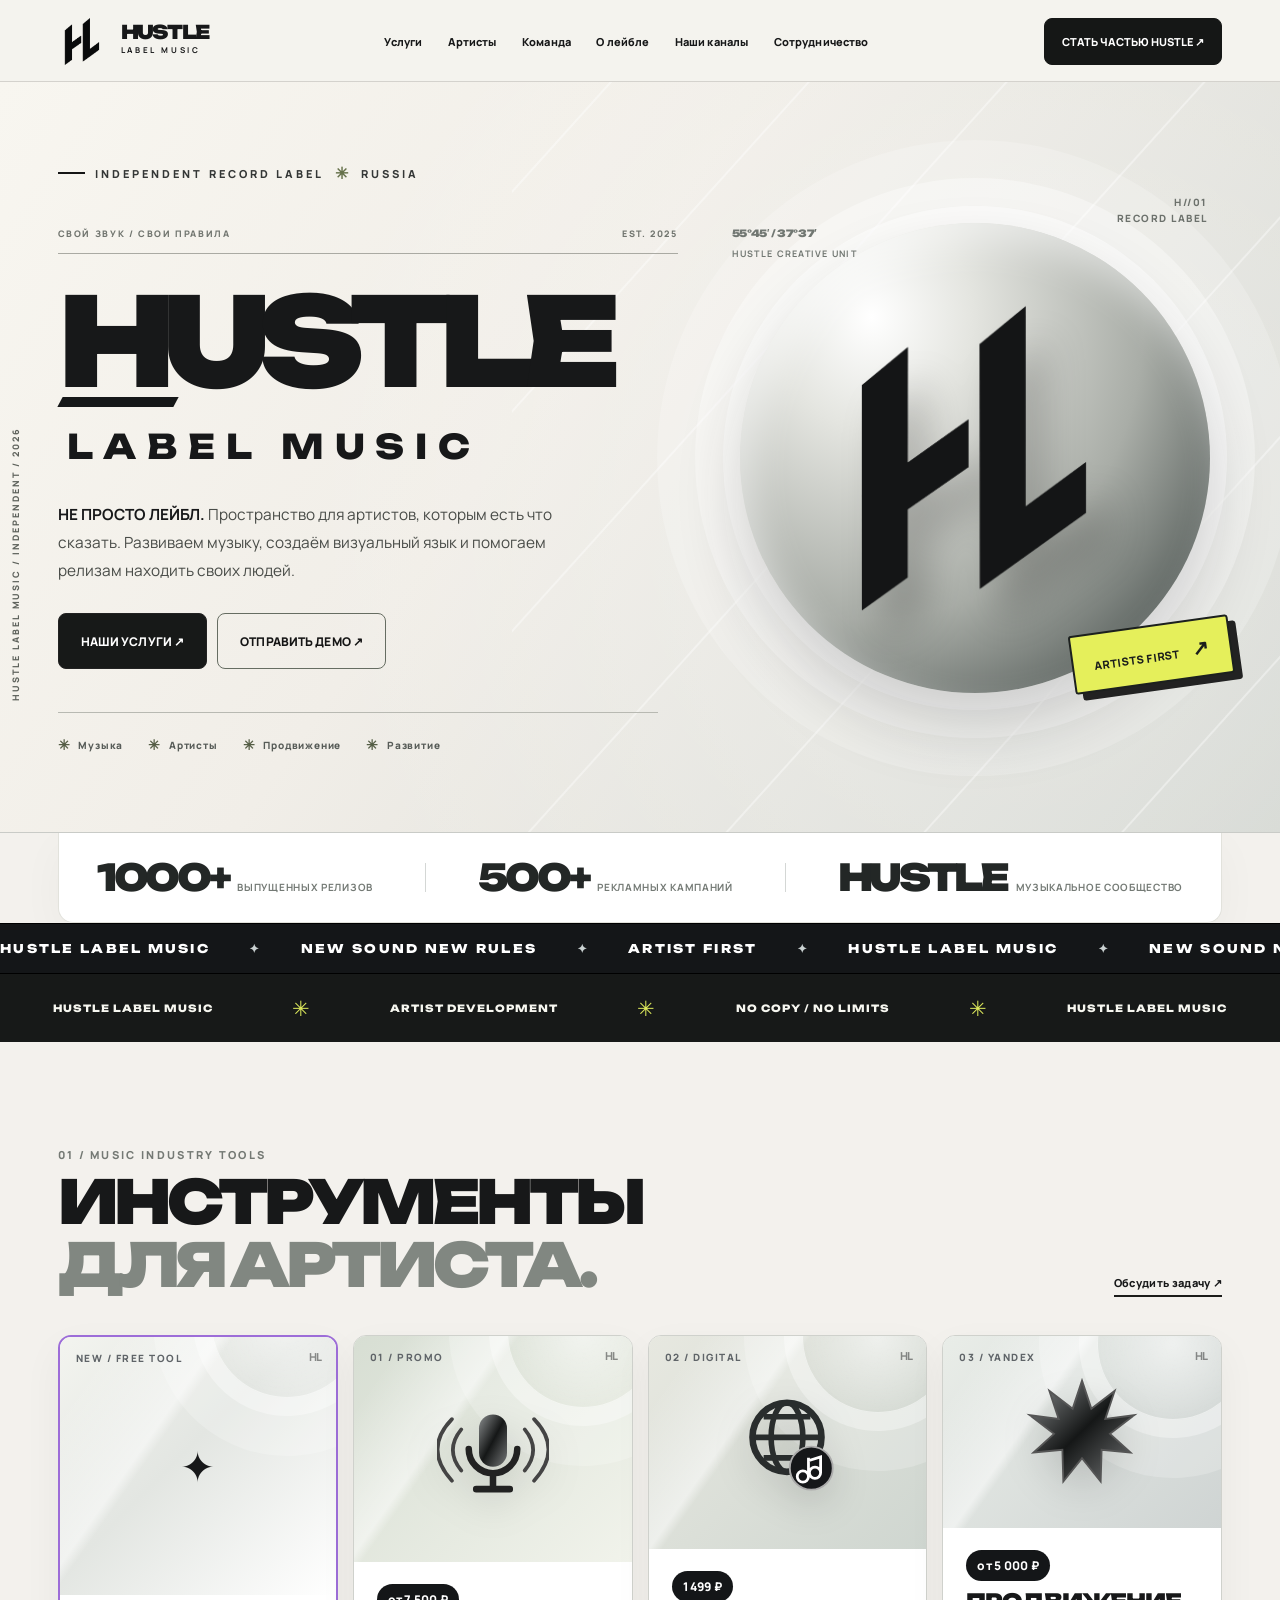
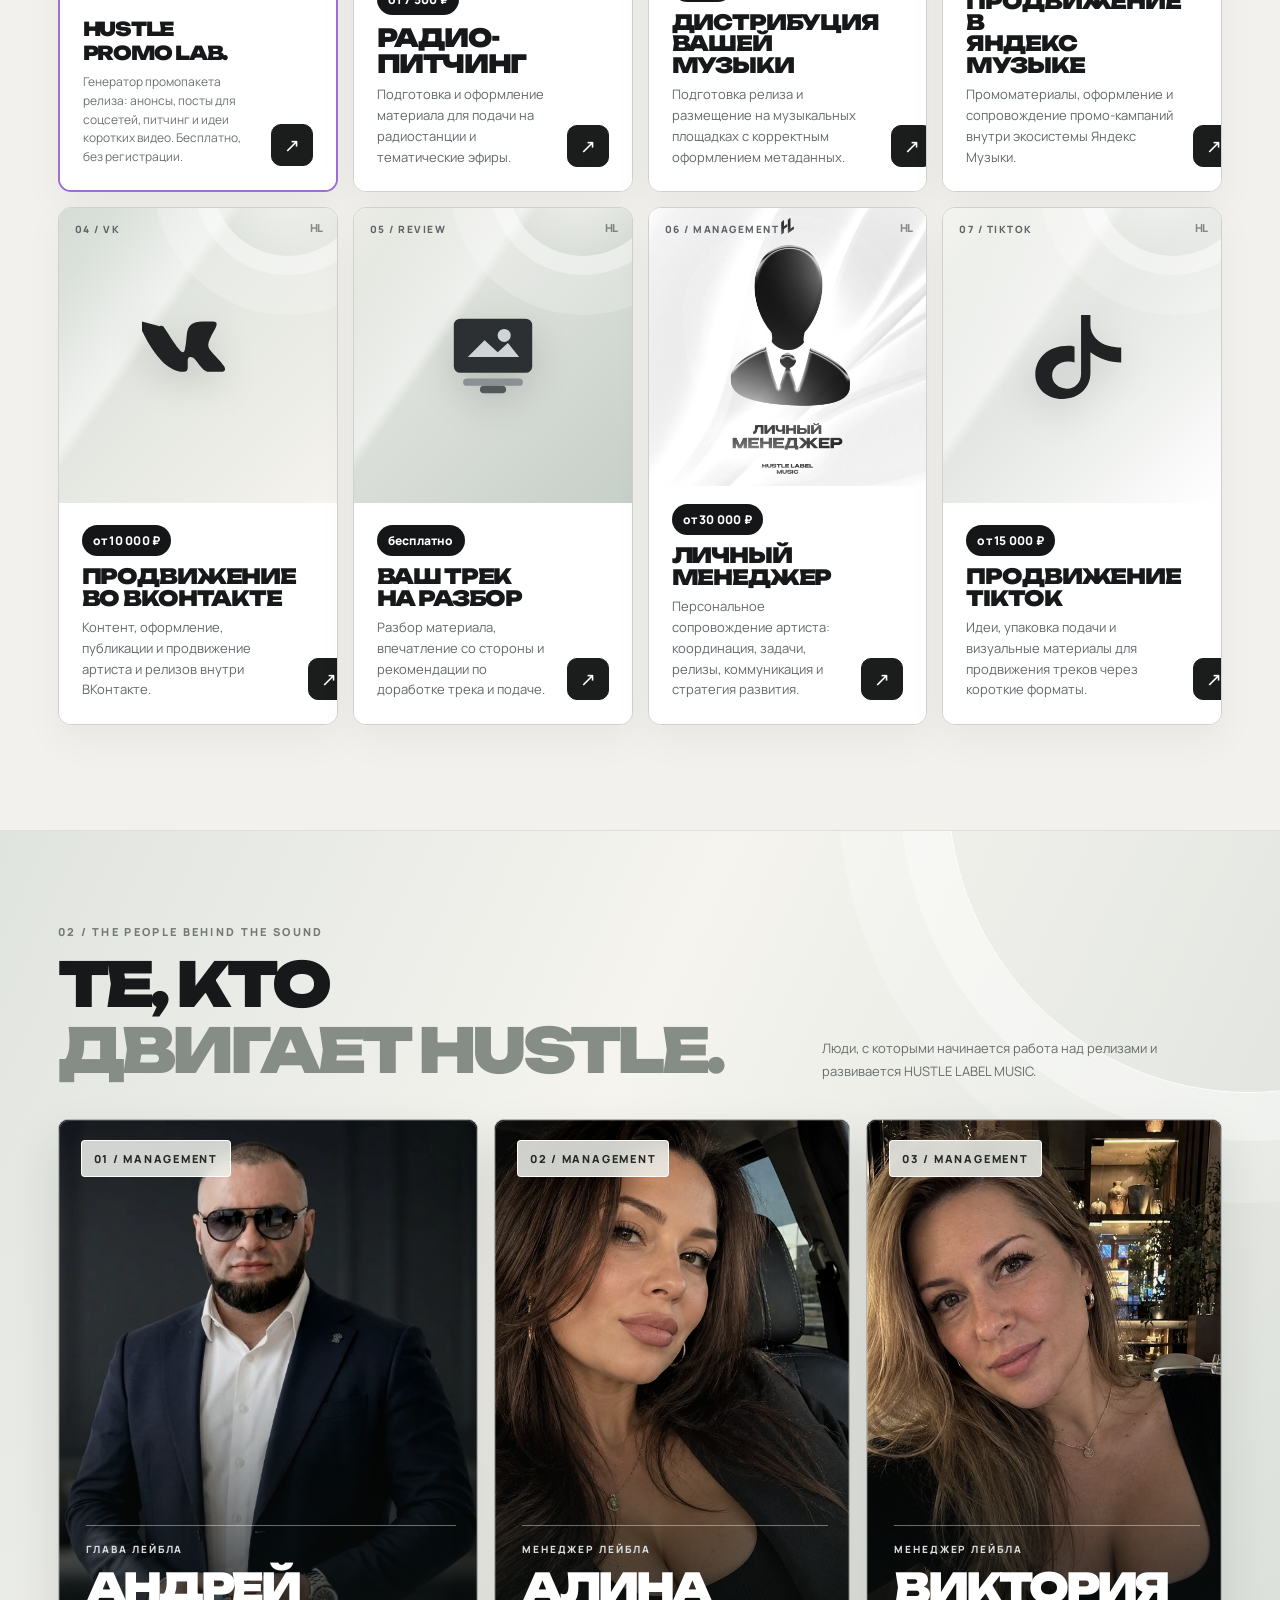
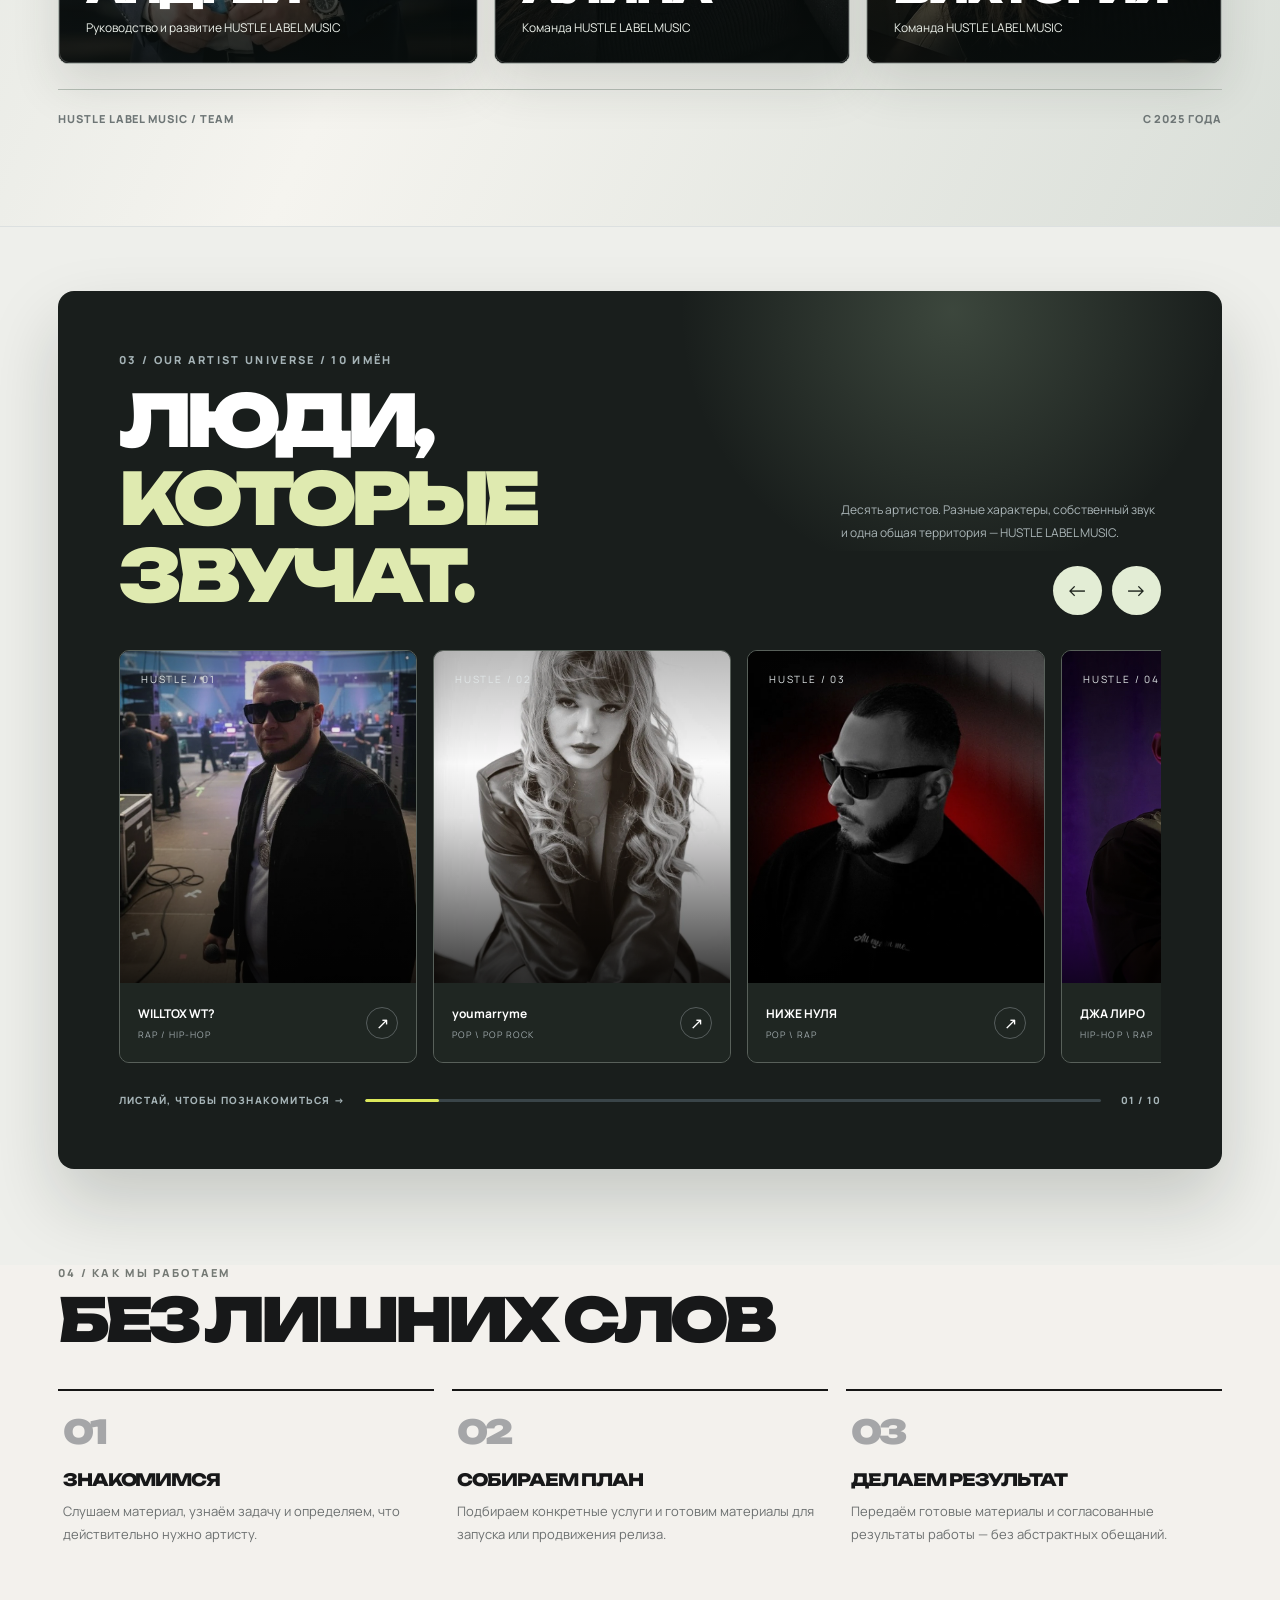
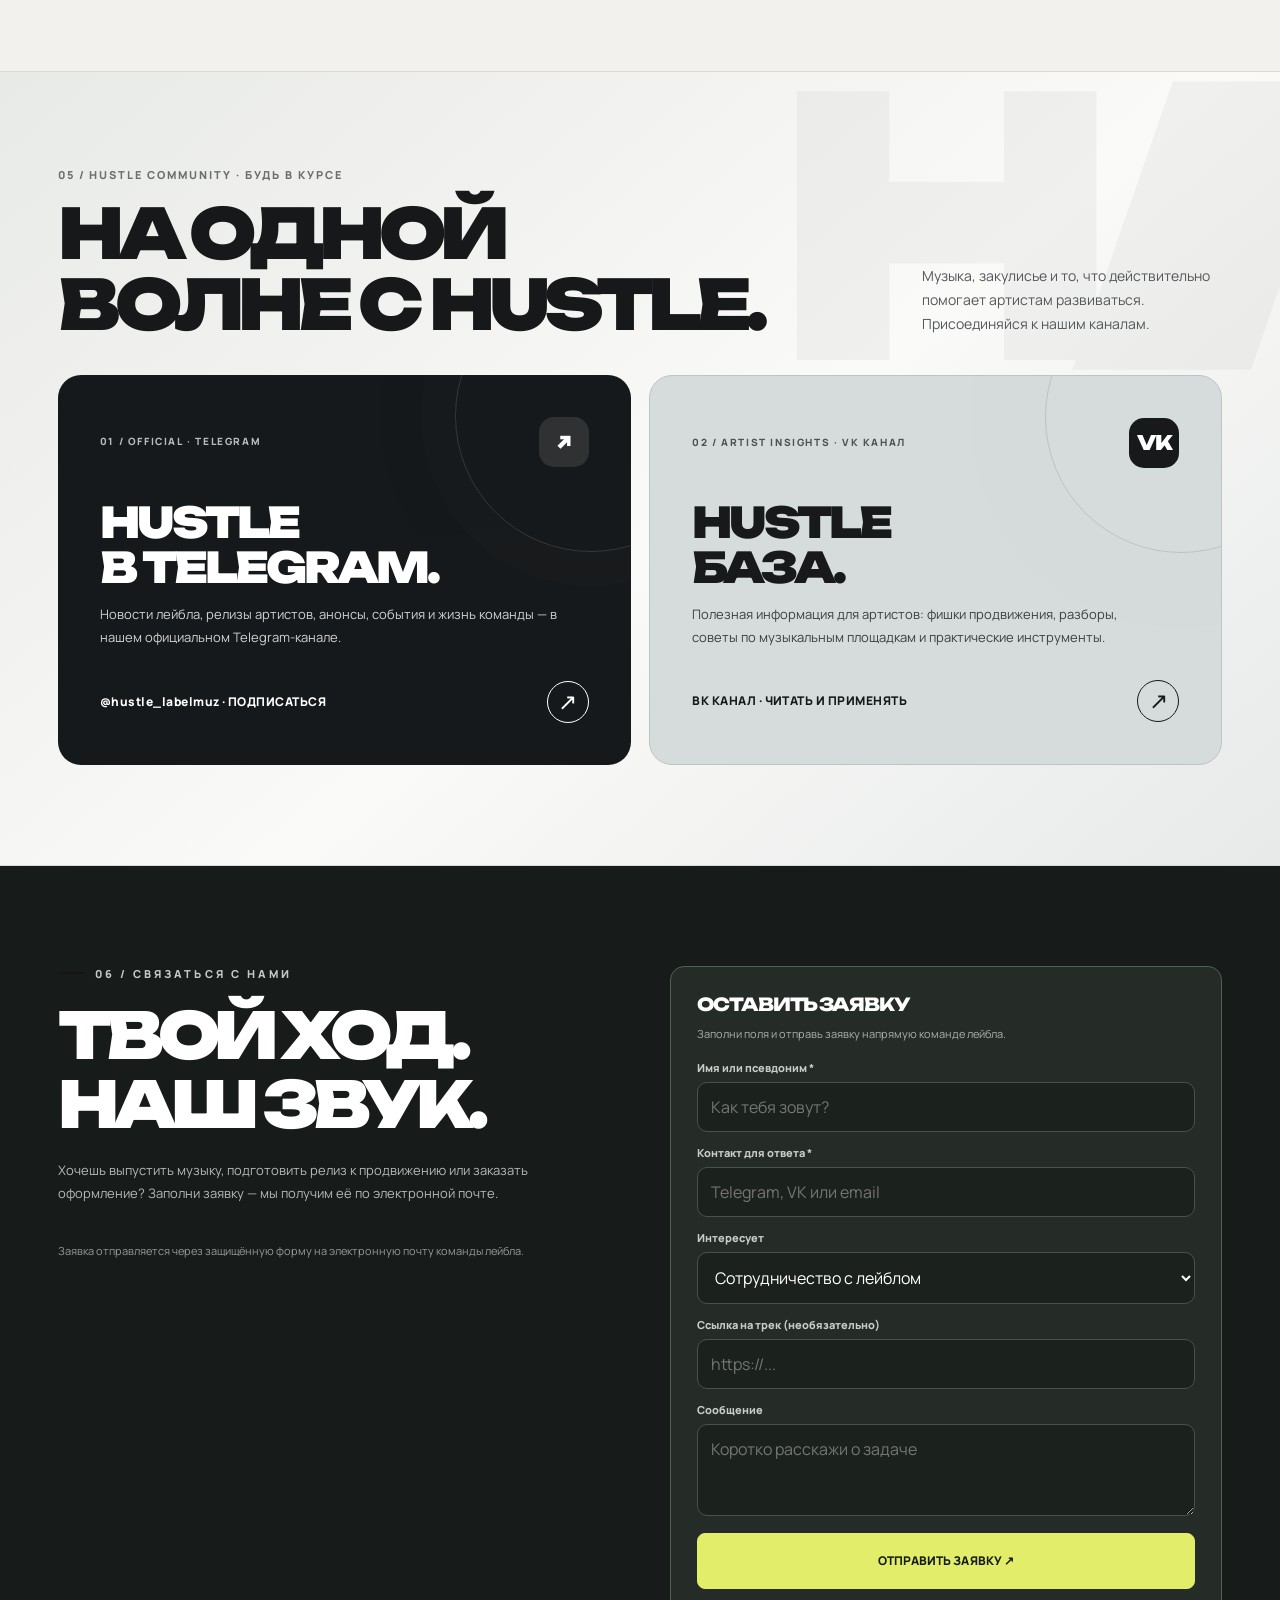
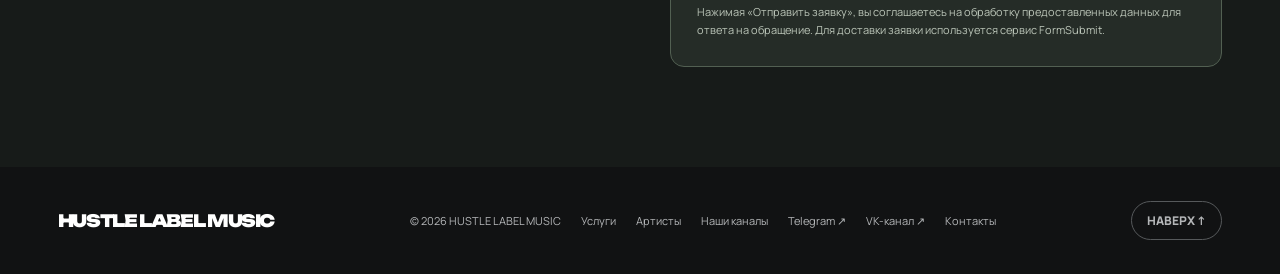
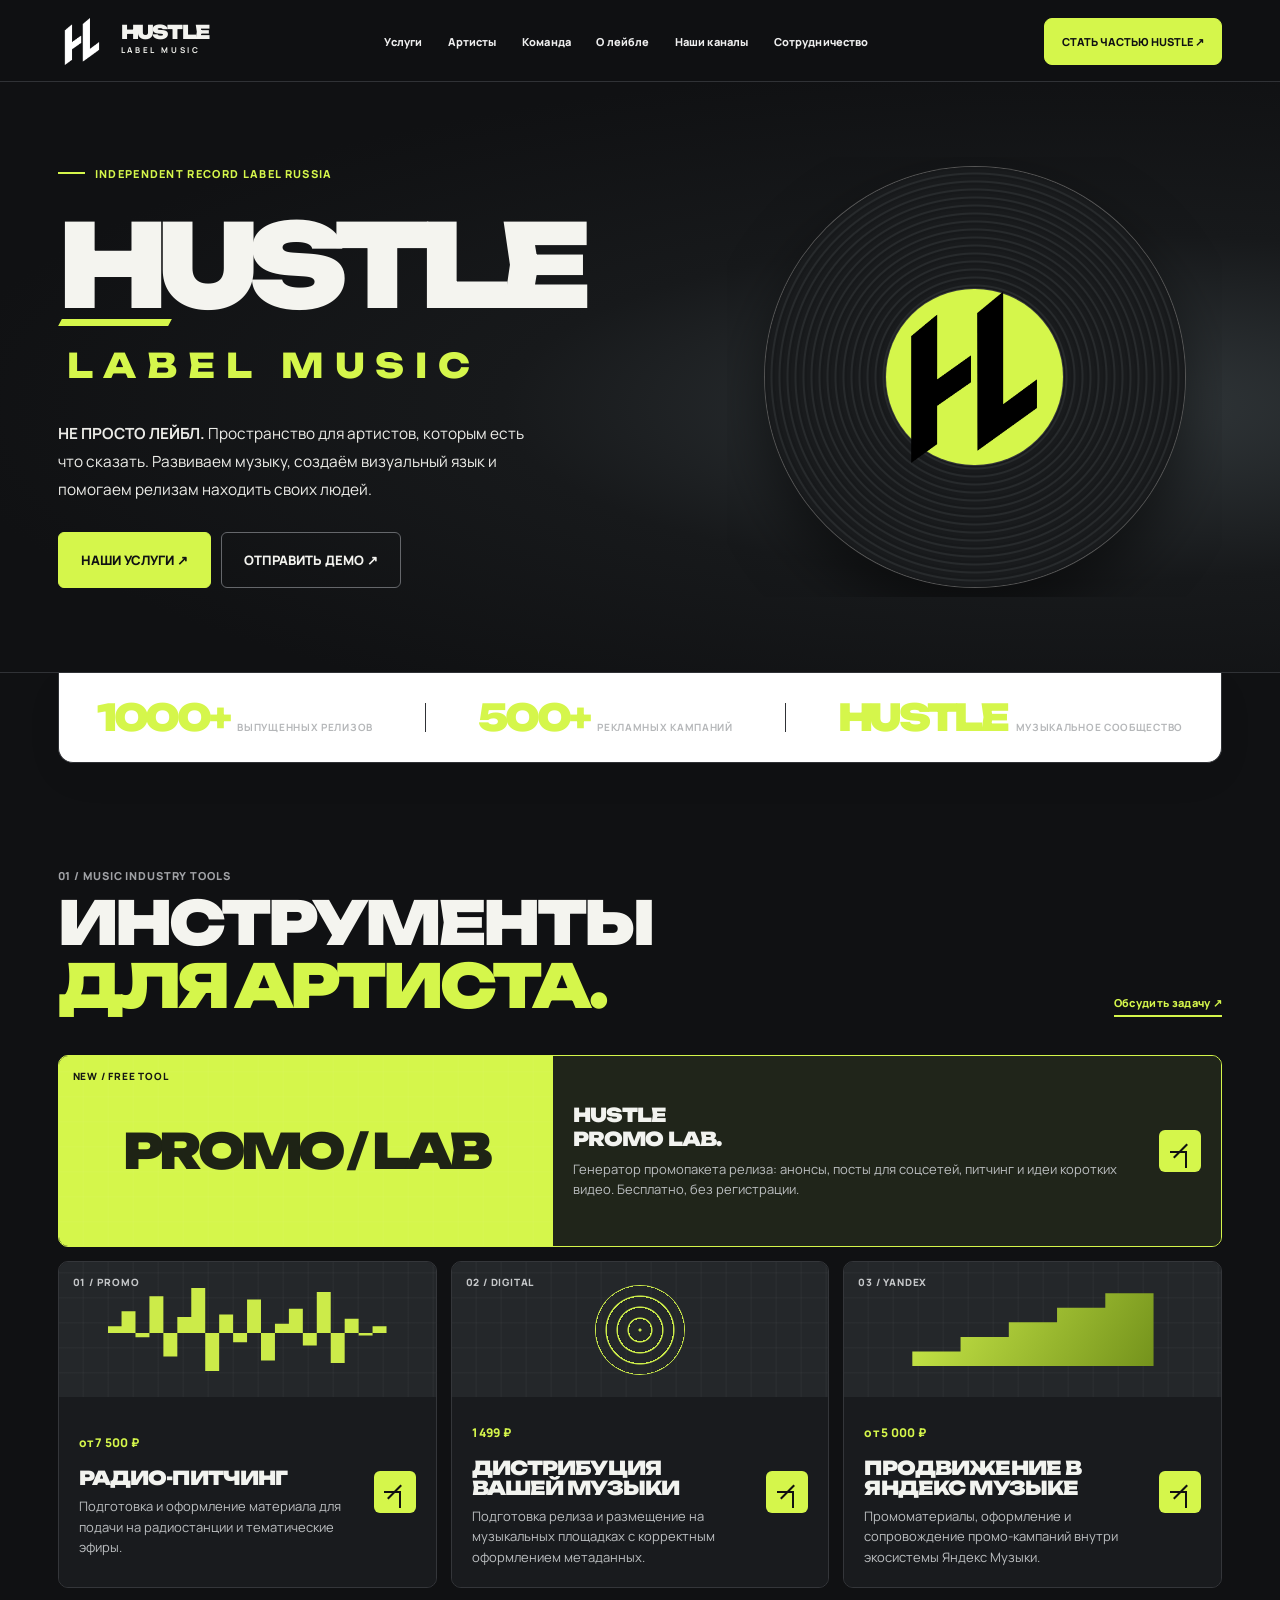
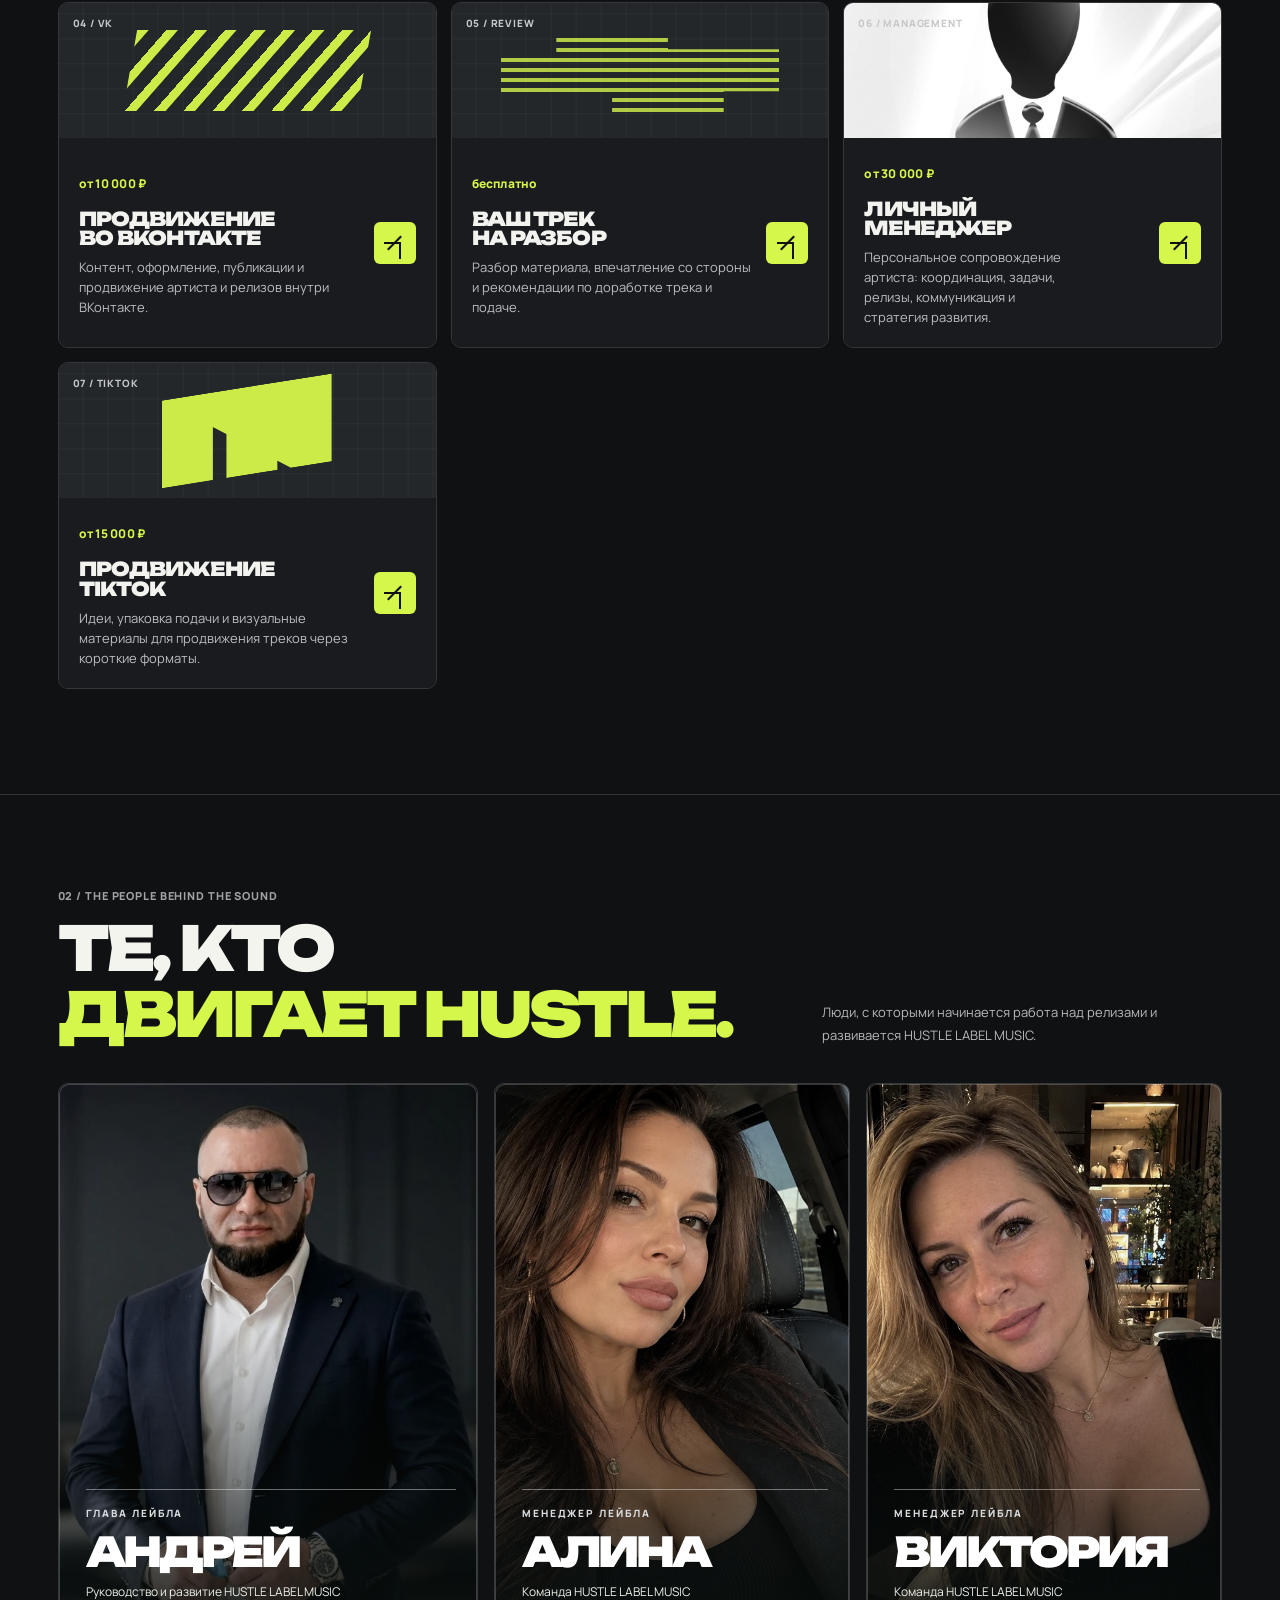
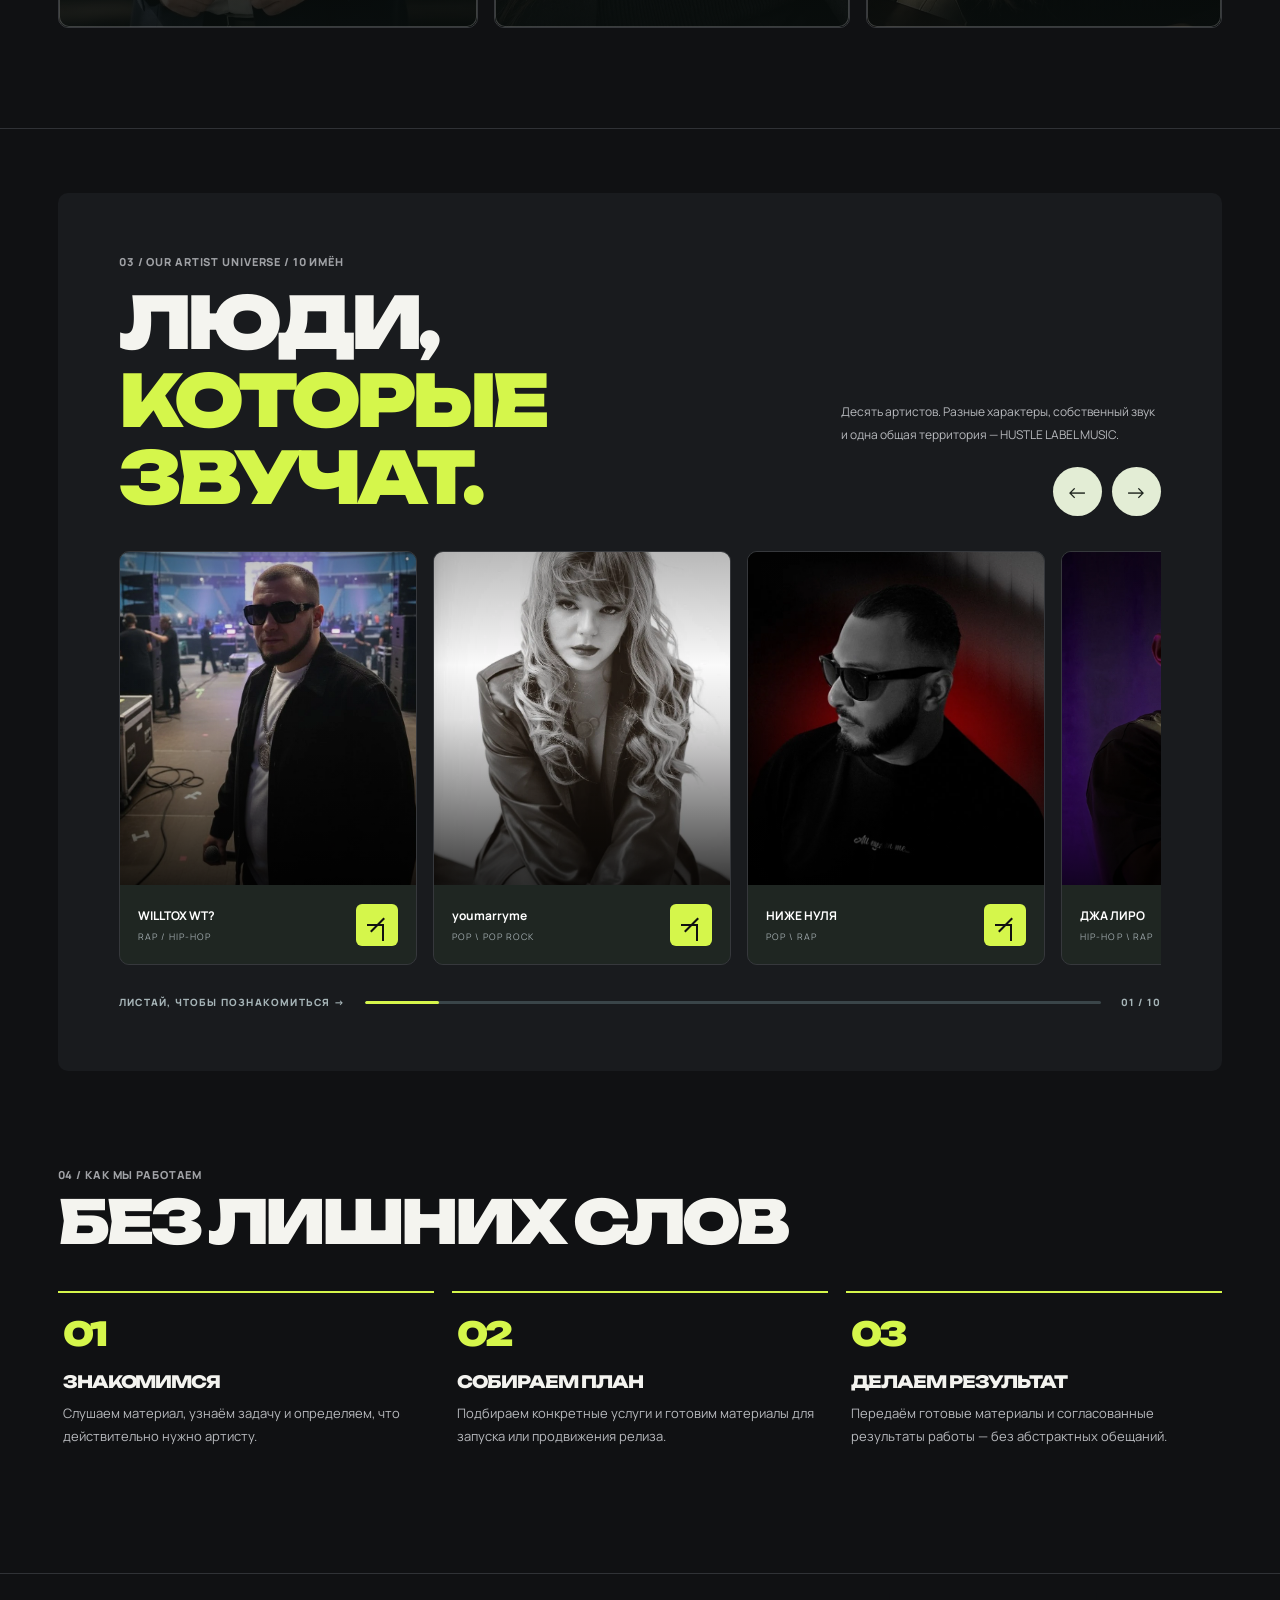
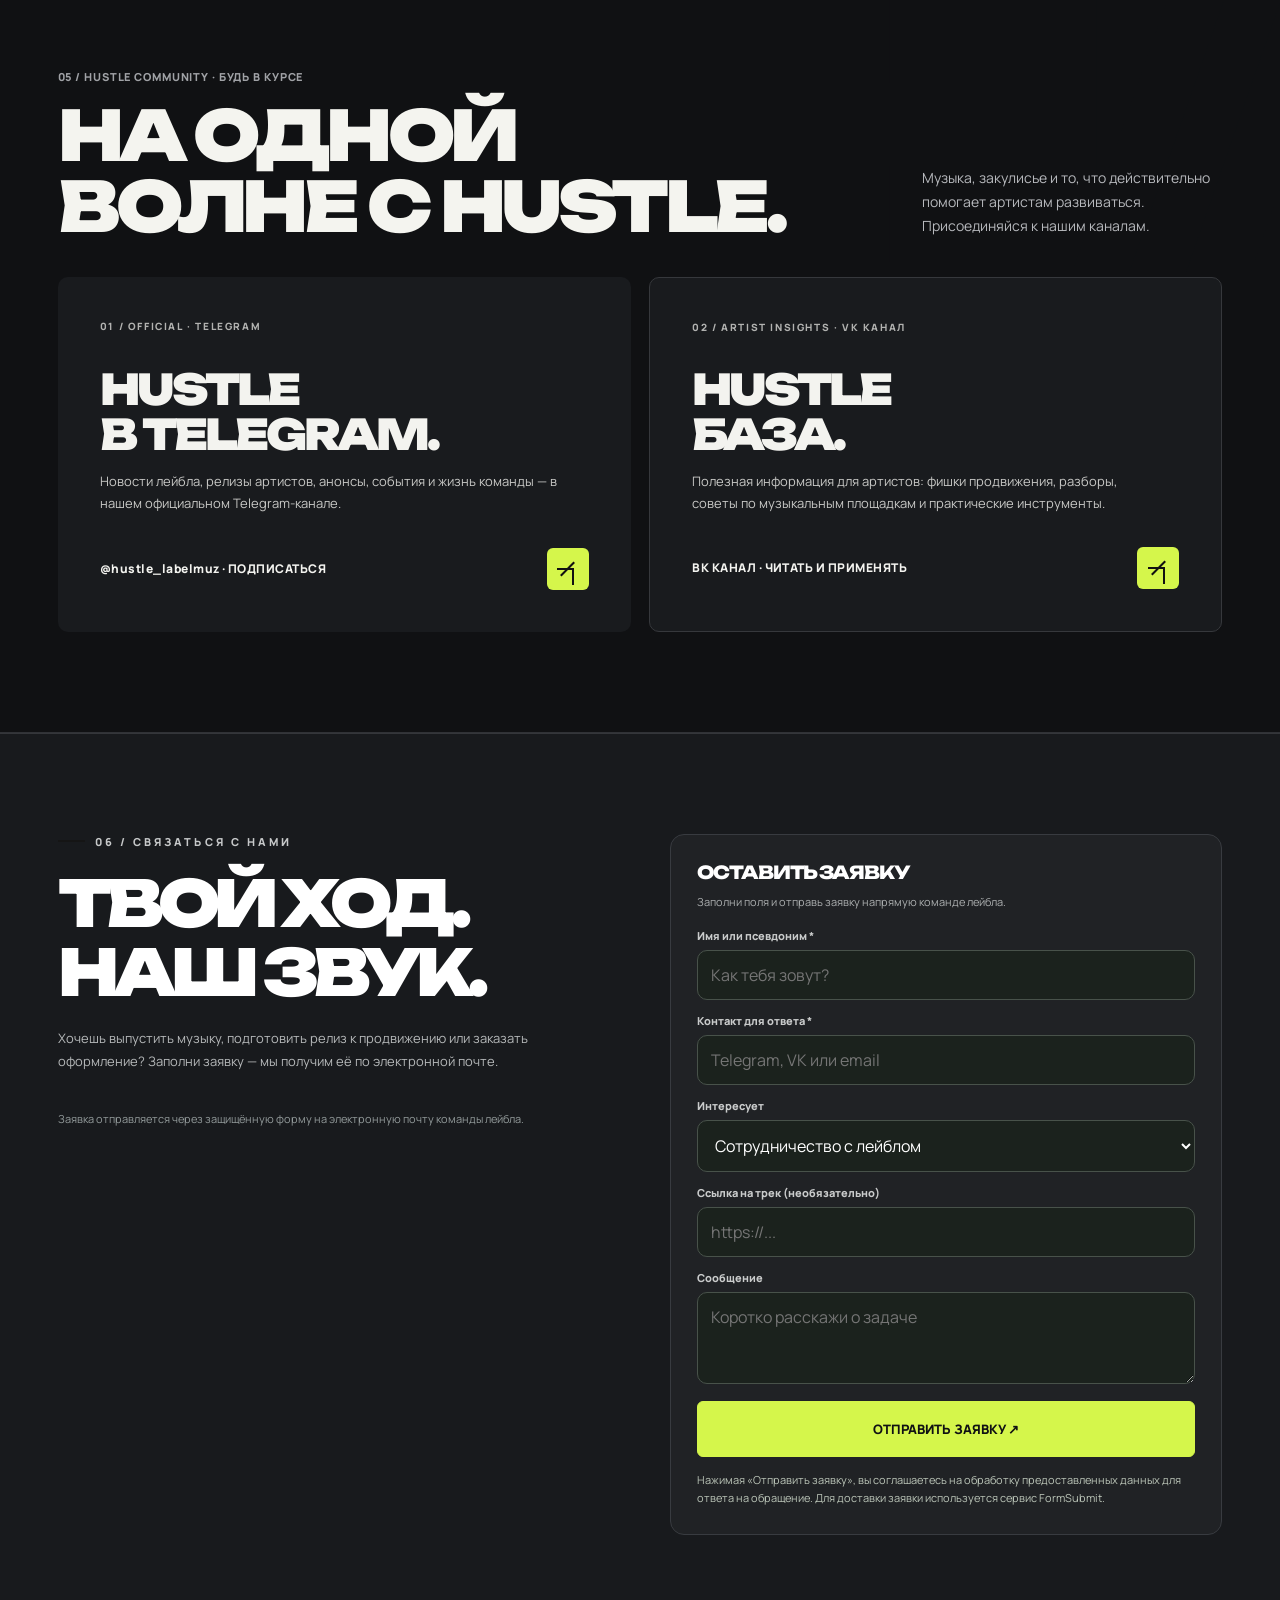
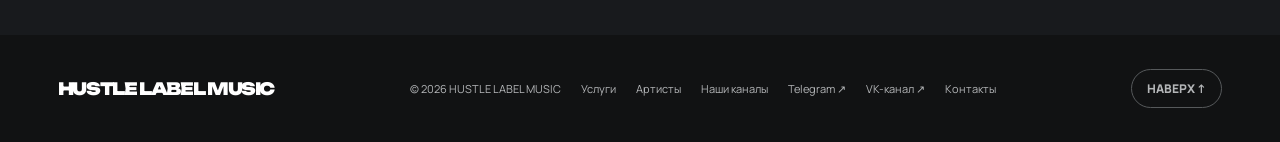
